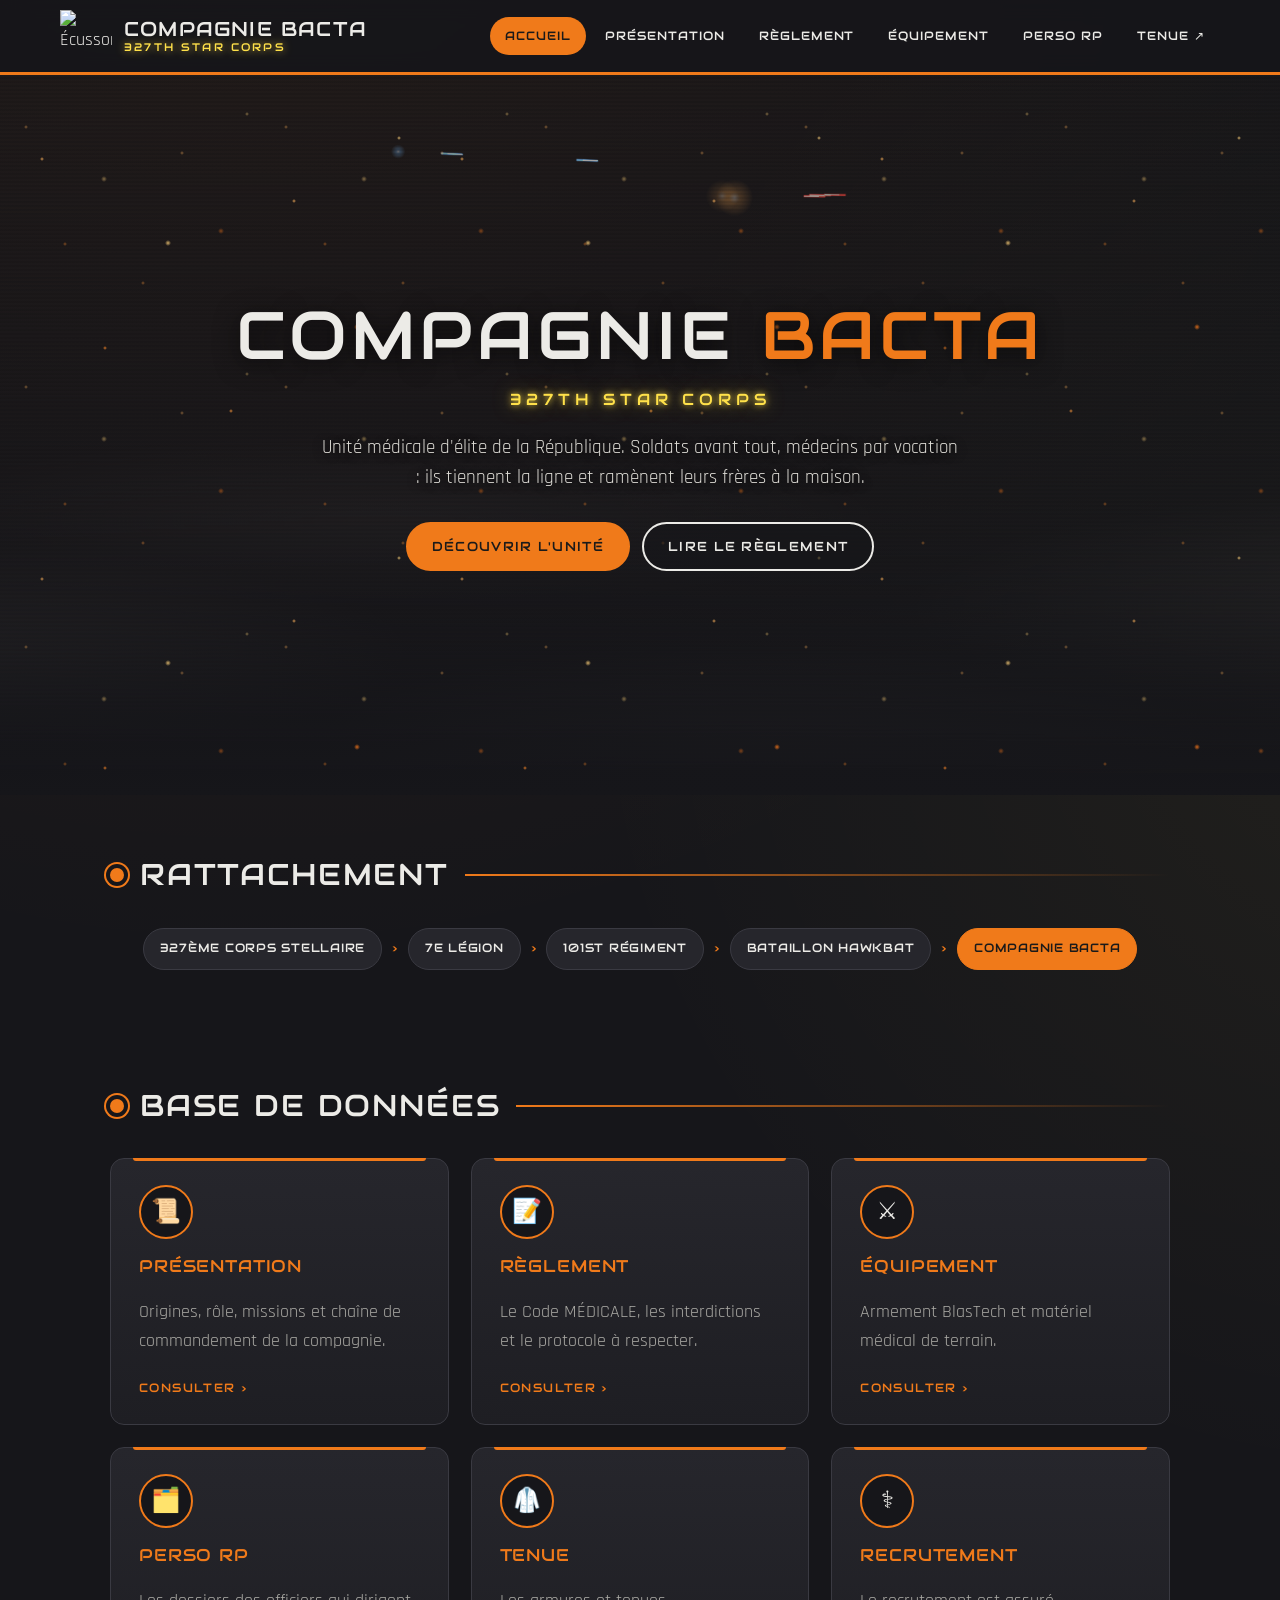
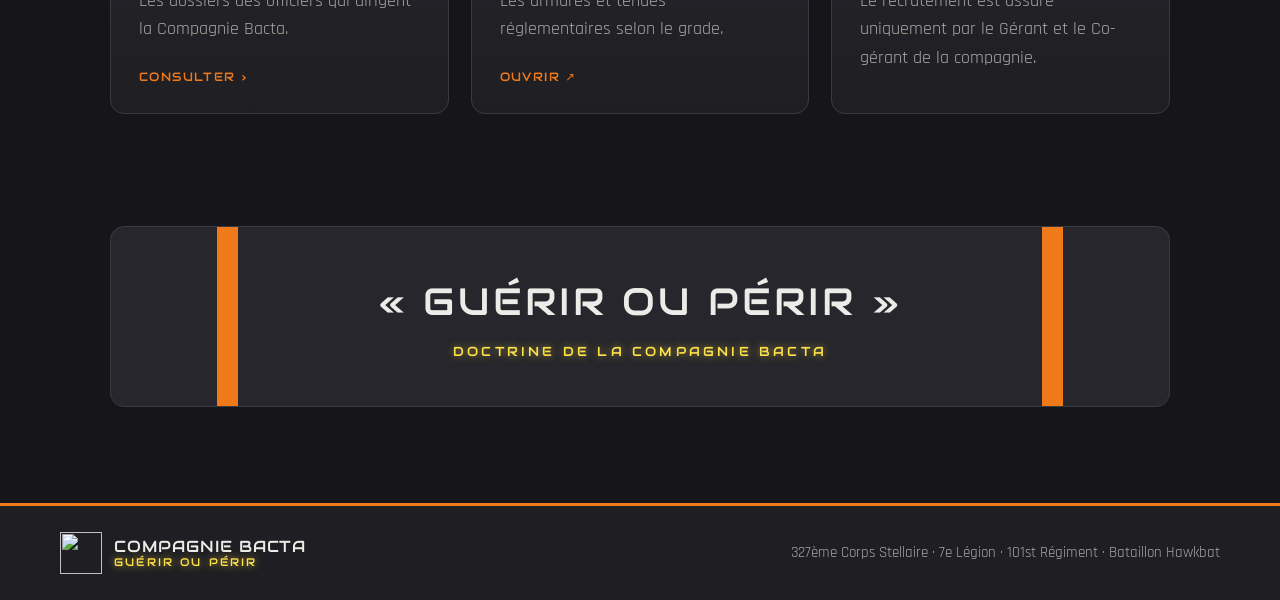
==== index.html @ cf079145 "Add files via upload" ====
<!doctype html>
<html lang="fr">
<head>
  <meta charset="utf-8">
  <meta name="viewport" content="width=device-width, initial-scale=1">
  <title>Compagnie Bacta</title>
  <meta name="description" content="Compagnie Bacta - unité médicale d'élite du 327ème Corps Stellaire.">
  <meta name="theme-color" content="#16161a">
  <link rel="icon" type="image/png" href="https://i.imgur.com/Xef8rkx.png">
  <link rel="preconnect" href="https://fonts.googleapis.com">
  <link rel="preconnect" href="https://fonts.gstatic.com" crossorigin>
  <link href="https://fonts.googleapis.com/css2?family=Audiowide&family=Rajdhani:wght@500;600;700&display=swap" rel="stylesheet">
  <link rel="stylesheet" href="style.css">
</head>
<body>
  <header class="site-header">
    <div class="inner">
      <a class="brand" href="index.html">
        <img src="https://i.imgur.com/Xef8rkx.png" alt="Écusson de la Compagnie Bacta">
        <span class="brand-text"><strong>Compagnie Bacta</strong><small>327TH STAR CORPS</small></span>
      </a>
      <button class="nav-toggle" aria-label="Ouvrir le menu" aria-expanded="false" aria-controls="menu"><span></span></button>
      <ul class="nav" id="menu">
        <li><a href="index.html" aria-current="page">Accueil</a></li>
        <li><a href="presentation.html">Présentation</a></li>
        <li><a href="reglement.html">Règlement</a></li>
        <li><a href="equipement.html">Équipement</a></li>
        <li><a href="persorp.html">Perso RP</a></li>
        <li><a href="https://lucasmasure.github.io/site327th/tenues.html" target="_blank" rel="noopener">Tenue ↗</a></li>
      </ul>
    </div>
  </header>

  <main>
    <section class="hero hero-anim">
      <div class="hero-bg" style="background-image:url('https://i.imgur.com/VZz8nz1.png')"><canvas class="battle" aria-hidden="true"></canvas></div>
      <div class="hero-fx smoke" aria-hidden="true"></div>
      <div class="hero-fx embers" aria-hidden="true"></div>
      <div class="hero-fx embers far" aria-hidden="true"></div>
      <div class="hero-fx flash" aria-hidden="true"></div>
      <div class="hero-content">
        <h1>Compagnie <span class="accent">Bacta</span></h1>
        <span class="neon">327TH STAR CORPS</span>
        <p class="lead">Unité médicale d'élite de la République. Soldats avant tout, médecins par vocation : ils tiennent la ligne et ramènent leurs frères à la maison.</p>
        <div class="btn-row">
          <a class="btn" href="presentation.html">Découvrir l'unité</a>
          <a class="btn ghost" href="reglement.html">Lire le règlement</a>
        </div>
      </div>
    </section>

    <section class="section">
      <div class="container">
        <h2 class="section-title reveal">Rattachement</h2>
        <ul class="chain reveal">
          <li>327ème Corps Stellaire</li><li class="sep">›</li>
          <li>7e Légion</li><li class="sep">›</li>
          <li>101st Régiment</li><li class="sep">›</li>
          <li>Bataillon Hawkbat</li><li class="sep">›</li>
          <li class="current">Compagnie Bacta</li>
        </ul>
      </div>
    </section>

    <section class="section">
      <div class="container">
        <h2 class="section-title reveal">Base de données</h2>
        <div class="grid grid-3">
          <a class="panel card-link reveal" href="presentation.html">
            <span class="icon">📜</span>
            <h3>Présentation</h3>
            <p>Origines, rôle, missions et chaîne de commandement de la compagnie.</p>
            <span class="more">Consulter ›</span>
          </a>
          <a class="panel card-link reveal" href="reglement.html">
            <span class="icon">📝</span>
            <h3>Règlement</h3>
            <p>Le Code MÉDICALE, les interdictions et le protocole à respecter.</p>
            <span class="more">Consulter ›</span>
          </a>
          <a class="panel card-link reveal" href="equipement.html">
            <span class="icon">⚔️</span>
            <h3>Équipement</h3>
            <p>Armement BlasTech et matériel médical de terrain.</p>
            <span class="more">Consulter ›</span>
          </a>
          <a class="panel card-link reveal" href="persorp.html">
            <span class="icon">🗂️</span>
            <h3>Perso RP</h3>
            <p>Les dossiers des officiers qui dirigent la Compagnie Bacta.</p>
            <span class="more">Consulter ›</span>
          </a>
          <a class="panel card-link reveal" href="https://lucasmasure.github.io/site327th/tenues.html" target="_blank" rel="noopener">
            <span class="icon">🥼</span>
            <h3>Tenue</h3>
            <p>Les armures et tenues réglementaires selon le grade.</p>
            <span class="more">Ouvrir ↗</span>
          </a>
          <div class="panel card-link reveal">
            <span class="icon">⚕️</span>
            <h3>Recrutement</h3>
            <p>Le recrutement est assuré uniquement par le Gérant et le Co-gérant de la compagnie.</p>
          </div>
        </div>
      </div>
    </section>

    <section class="section">
      <div class="container">
        <div class="motto reveal">
          <q>Guérir ou périr</q>
          <p>DOCTRINE DE LA COMPAGNIE BACTA</p>
        </div>
      </div>
    </section>
  </main>

  <footer class="site-footer">
    <div class="inner">
      <a class="brand" href="index.html">
        <img src="https://i.imgur.com/Xef8rkx.png" alt="">
        <span class="brand-text"><strong>Compagnie Bacta</strong><small>GUÉRIR OU PÉRIR</small></span>
      </a>
      <span>327ème Corps Stellaire · 7e Légion · 101st Régiment · Bataillon Hawkbat</span>
    </div>
  </footer>

  <script src="script.js"></script>
</body>
</html>
---- style.css ----
/* ==========================================================
   Compagnie Bacta - 327th Star Corps
   Palette tirée de l'écusson : anthracite, orange, jaune néon
   ========================================================== */

:root {
  --bg: #16161a;
  --bg-2: #1e1e23;
  --panel: #26262c;
  --panel-2: #2e2e35;
  --line: #3a3a42;
  --orange: #f07a1a;
  --neon: #ffe14a;
  --text: #ecebe7;
  --muted: #a9a8a3;
  --danger: #ff5a4a;
  --radius: 14px;
  --font-title: "Audiowide", system-ui, sans-serif;
  --font-body: "Rajdhani", system-ui, sans-serif;
}

* { box-sizing: border-box; }
html { scroll-behavior: smooth; }

body {
  margin: 0;
  background:
    radial-gradient(circle at 20% -10%, rgba(240, 122, 26, .10), transparent 45%),
    radial-gradient(circle at 110% 30%, rgba(255, 225, 74, .05), transparent 40%),
    var(--bg);
  color: var(--text);
  font-family: var(--font-body);
  font-size: 1.12rem;
  line-height: 1.6;
  min-height: 100vh;
  display: flex;
  flex-direction: column;
}

img { max-width: 100%; display: block; }
a { color: var(--orange); }

/* ---------- Header / navigation ---------- */

.site-header {
  position: sticky;
  top: 0;
  z-index: 50;
  background: rgba(22, 22, 26, .9);
  backdrop-filter: blur(10px);
  border-bottom: 3px solid var(--orange);
}

.site-header .inner {
  max-width: 1200px;
  margin: 0 auto;
  padding: 10px 20px;
  display: flex;
  align-items: center;
  justify-content: space-between;
  gap: 16px;
}

.brand {
  display: flex;
  align-items: center;
  gap: 12px;
  text-decoration: none;
  color: var(--text);
}

.brand img { width: 52px; height: 52px; transition: transform .5s ease; }
.brand:hover img { transform: rotate(-12deg) scale(1.05); }

.brand-text { display: flex; flex-direction: column; line-height: 1.15; }

.brand-text strong {
  font-family: var(--font-title);
  font-weight: 400;
  font-size: 1.25rem;
  letter-spacing: .06em;
  text-transform: uppercase;
}

.brand-text small {
  font-family: var(--font-title);
  font-size: .68rem;
  letter-spacing: .2em;
  color: var(--neon);
  text-shadow: 0 0 8px rgba(255, 225, 74, .7);
}

.nav { display: flex; gap: 4px; list-style: none; margin: 0; padding: 0; }

.nav a {
  display: block;
  padding: 8px 14px;
  font-family: var(--font-title);
  font-size: .76rem;
  letter-spacing: .08em;
  text-transform: uppercase;
  color: var(--text);
  text-decoration: none;
  border-radius: 999px;
  border: 1px solid transparent;
  transition: background .2s, border-color .2s, color .2s;
}

.nav a:hover { border-color: var(--orange); color: var(--orange); }
.nav a[aria-current="page"] { background: var(--orange); color: #1a1a1a; }

.nav-toggle {
  display: none;
  background: none;
  border: 2px solid var(--orange);
  border-radius: 10px;
  width: 46px;
  height: 42px;
  cursor: pointer;
  padding: 0;
}

.nav-toggle span,
.nav-toggle span::before,
.nav-toggle span::after {
  display: block;
  width: 22px;
  height: 2px;
  background: var(--orange);
  margin: 0 auto;
  position: relative;
  transition: transform .25s, background .25s;
}

.nav-toggle span::before,
.nav-toggle span::after { content: ""; position: absolute; left: 0; }
.nav-toggle span::before { top: -7px; }
.nav-toggle span::after { top: 7px; }

/* ---------- Hero ---------- */

.hero {
  position: relative;
  min-height: 80vh;
  display: grid;
  place-items: center;
  text-align: center;
  overflow: hidden;
  isolation: isolate;
}

.hero.small { min-height: 44vh; }

.hero-bg {
  position: absolute;
  inset: 0;
  background-size: cover;
  background-position: center 30%;
  z-index: -2;
  animation: slowzoom 24s ease-in-out infinite alternate;
}

.hero::after {
  content: "";
  position: absolute;
  inset: 0;
  z-index: -1;
  background:
    linear-gradient(180deg, rgba(22, 22, 26, .35) 0%, rgba(22, 22, 26, .6) 60%, var(--bg) 100%),
    repeating-linear-gradient(0deg, rgba(0, 0, 0, .12) 0 2px, transparent 2px 4px);
}

@keyframes slowzoom { from { transform: scale(1.02); } to { transform: scale(1.12); } }

.hero-content { padding: 40px 20px; max-width: 900px; }



.hero h1 {
  font-family: var(--font-title);
  font-weight: 400;
  font-size: clamp(2rem, 6vw, 4.2rem);
  letter-spacing: .06em;
  text-transform: uppercase;
  margin: 0;
  line-height: 1.1;
  text-shadow: 0 4px 24px rgba(0, 0, 0, .7);
}

.hero h1 .accent { color: var(--orange); }

.neon {
  display: inline-block;
  margin-top: 14px;
  font-family: var(--font-title);
  letter-spacing: .3em;
  font-size: clamp(.8rem, 1.8vw, 1rem);
  color: var(--neon);
  text-shadow: 0 0 6px rgba(255, 225, 74, .9), 0 0 18px rgba(255, 225, 74, .5);
}

.hero .lead {
  margin: 18px auto 0;
  max-width: 640px;
  font-size: 1.2rem;
  color: #dddbd5;
  text-shadow: 0 2px 10px rgba(0, 0, 0, .8);
}

.btn-row { margin-top: 28px; display: flex; gap: 12px; justify-content: center; flex-wrap: wrap; }

.btn {
  display: inline-flex;
  align-items: center;
  gap: 8px;
  padding: 12px 24px;
  font-family: var(--font-title);
  font-size: .82rem;
  letter-spacing: .1em;
  text-transform: uppercase;
  text-decoration: none;
  color: #1a1a1a;
  background: var(--orange);
  border: 2px solid var(--orange);
  border-radius: 999px;
  transition: transform .15s, box-shadow .2s, color .2s, border-color .2s;
}

.btn:hover { transform: translateY(-2px); box-shadow: 0 8px 24px rgba(240, 122, 26, .35); }
.btn.ghost { background: rgba(22, 22, 26, .6); color: var(--text); border-color: var(--text); }
.btn.ghost:hover { border-color: var(--orange); color: var(--orange); box-shadow: none; }

/* ---------- Accueil : arrière-plan animé ---------- */

.hero-content { position: relative; z-index: 1; }

.hero-anim .hero-bg {
  background-position: center 35%;
  animation: kenburns 32s ease-in-out infinite alternate;
}

@keyframes kenburns {
  0%   { transform: scale(1.05) translate(0, 0); }
  50%  { transform: scale(1.14) translate(-1.5%, -1%); }
  100% { transform: scale(1.1) translate(1.5%, -2%); }
}

.hero-fx {
  position: absolute;
  inset: 0;
  pointer-events: none;
}

/* Fumée qui dérive entre les ruines */
.hero-anim .smoke {
  z-index: -1;
  inset: -10% -50%;
  background:
    radial-gradient(ellipse 30% 18% at 20% 75%, rgba(200, 190, 175, .22), transparent 70%),
    radial-gradient(ellipse 25% 15% at 55% 85%, rgba(180, 170, 160, .18), transparent 70%),
    radial-gradient(ellipse 35% 20% at 85% 70%, rgba(210, 200, 185, .2), transparent 70%),
    radial-gradient(ellipse 28% 14% at 40% 60%, rgba(160, 150, 140, .12), transparent 70%);
  filter: blur(6px);
  animation: drift 40s linear infinite alternate;
}

@keyframes drift {
  from { transform: translateX(-12%); }
  to   { transform: translateX(12%); }
}

/* Braises qui s'élèvent */
.hero-anim .embers {
  z-index: 0;
  inset: 0;
  background-image:
    radial-gradient(2px 2px at 10% 20%, #ffb35c, transparent),
    radial-gradient(2px 2px at 25% 65%, #ff8a2a, transparent),
    radial-gradient(3px 3px at 40% 40%, #ffd27a, transparent),
    radial-gradient(2px 2px at 55% 80%, #ff9a3c, transparent),
    radial-gradient(2px 2px at 70% 30%, #ffb35c, transparent),
    radial-gradient(3px 3px at 85% 60%, #ff7a1a, transparent),
    radial-gradient(2px 2px at 95% 15%, #ffd27a, transparent);
  background-size: 420px 420px;
  opacity: .8;
  animation: rise 14s linear infinite, flicker 3s ease-in-out infinite alternate;
}

.hero-anim .embers.far {
  background-size: 260px 260px;
  opacity: .45;
  filter: blur(.6px);
  animation: rise-far 22s linear infinite, flicker 4s ease-in-out infinite alternate-reverse;
}

@keyframes rise {
  from { background-position: 0 0; }
  to   { background-position: 120px -840px; }
}

@keyframes rise-far {
  from { background-position: 0 0; }
  to   { background-position: -80px -520px; }
}

@keyframes flicker {
  from { filter: brightness(.8); }
  to   { filter: brightness(1.4); }
}

/* Éclairs lointains dans le ciel orageux */
.hero-anim .flash {
  z-index: -1;
  background: radial-gradient(ellipse 60% 35% at 50% 0%, rgba(255, 240, 220, .55), transparent 70%);
  mix-blend-mode: screen;
  opacity: 0;
  animation: lightning 11s linear infinite;
}

@keyframes lightning {
  0%, 86%, 100% { opacity: 0; }
  87%  { opacity: .9; }
  88%  { opacity: .1; }
  89%  { opacity: .7; }
  91%  { opacity: 0; }
}

/* ---------- Layout ---------- */

main { flex: 1; }
.container { max-width: 1100px; margin: 0 auto; padding: 0 20px; }
.section { padding: 56px 0; }

.section-title {
  display: flex;
  align-items: center;
  gap: 16px;
  font-family: var(--font-title);
  font-weight: 400;
  font-size: clamp(1.25rem, 3vw, 1.9rem);
  letter-spacing: .06em;
  text-transform: uppercase;
  margin: 0 0 28px;
}

.section-title::before {
  content: "";
  flex: none;
  width: 14px;
  height: 14px;
  border-radius: 50%;
  background: var(--orange);
  box-shadow: 0 0 0 4px var(--bg), 0 0 0 6px var(--orange);
}

.section-title::after {
  content: "";
  flex: 1;
  height: 2px;
  background: linear-gradient(90deg, var(--orange), transparent);
}

/* Panneau inspiré des bandeaux de l'écusson */
.panel {
  position: relative;
  background: linear-gradient(180deg, var(--panel), var(--bg-2));
  border: 1px solid var(--line);
  border-radius: var(--radius);
  padding: 26px 28px;
}

.panel::before {
  content: "";
  position: absolute;
  left: 22px;
  right: 22px;
  top: -1px;
  height: 3px;
  border-radius: 0 0 4px 4px;
  background: var(--orange);
}

.panel h3 {
  font-family: var(--font-title);
  font-weight: 400;
  letter-spacing: .05em;
  text-transform: uppercase;
  font-size: 1.05rem;
  margin: 0 0 12px;
  color: var(--orange);
}

.panel p { margin: 0 0 10px; }
.panel p:last-child { margin-bottom: 0; }

.grid { display: grid; gap: 22px; }
.grid-2 { grid-template-columns: repeat(auto-fit, minmax(min(100%, 300px), 1fr)); }
.grid-3 { grid-template-columns: repeat(auto-fit, minmax(min(100%, 260px), 1fr)); }
.stack > * + * { margin-top: 22px; }
.stack > .chain { margin: 40px 0; }

/* ---------- Chaîne d'unités ---------- */

.chain {
  display: flex;
  flex-wrap: wrap;
  align-items: center;
  justify-content: center;
  gap: 10px;
  list-style: none;
  margin: 0;
  padding: 0;
}

.chain li {
  font-family: var(--font-title);
  font-size: .78rem;
  letter-spacing: .06em;
  text-transform: uppercase;
  padding: 10px 16px;
  border: 1px solid var(--line);
  border-radius: 999px;
  background: var(--panel);
}

.chain li.current { background: var(--orange); color: #1a1a1a; border-color: var(--orange); }
.chain li.sep { border: none; background: none; padding: 0; color: var(--orange); }

/* ---------- Cartes de navigation ---------- */

.card-link {
  display: flex;
  flex-direction: column;
  gap: 6px;
  text-decoration: none;
  color: var(--text);
  transition: transform .2s, border-color .2s;
}

.card-link:hover { transform: translateY(-4px); border-color: var(--orange); }

.card-link .icon {
  width: 54px;
  height: 54px;
  display: grid;
  place-items: center;
  font-size: 1.5rem;
  border-radius: 50%;
  background: var(--bg);
  border: 2px solid var(--orange);
  margin-bottom: 8px;
}

.card-link p { color: var(--muted); }

.card-link .more {
  margin-top: auto;
  padding-top: 8px;
  font-family: var(--font-title);
  font-size: .72rem;
  letter-spacing: .12em;
  text-transform: uppercase;
  color: var(--orange);
}

/* ---------- Devise ---------- */

.motto {
  text-align: center;
  padding: 44px 24px;
  border-radius: var(--radius);
  background:
    linear-gradient(90deg, transparent 0 10%, var(--orange) 10% 12%, transparent 12% 88%, var(--orange) 88% 90%, transparent 90%),
    var(--panel);
  border: 1px solid var(--line);
}

.motto q {
  font-family: var(--font-title);
  font-size: clamp(1.4rem, 4vw, 2.4rem);
  letter-spacing: .08em;
  text-transform: uppercase;
  quotes: "\00AB\00A0" "\00A0\00BB";
}

.motto p {
  margin: 10px 0 0;
  color: var(--neon);
  font-family: var(--font-title);
  letter-spacing: .25em;
  font-size: .8rem;
  text-shadow: 0 0 8px rgba(255, 225, 74, .6);
}

/* ---------- Listes ---------- */

.list { list-style: none; padding: 0; margin: 0; }

.list li {
  position: relative;
  padding: 10px 0 10px 30px;
  border-bottom: 1px dashed var(--line);
}

.list li:last-child { border-bottom: none; }

.list li::before {
  content: "";
  position: absolute;
  left: 4px;
  top: 19px;
  width: 10px;
  height: 10px;
  border-radius: 2px;
  transform: rotate(45deg);
  background: var(--orange);
}

.list.danger li::before { background: var(--danger); }
.list strong { color: #fff; }

/* ---------- Code MÉDICALE ---------- */

.acronym {
  display: grid;
  grid-template-columns: repeat(auto-fit, minmax(min(100%, 180px), 1fr));
  gap: 16px;
}

.acronym div {
  background: var(--panel);
  border: 1px solid var(--line);
  border-radius: var(--radius);
  padding: 22px 18px;
  text-align: center;
}

.acronym b {
  display: grid;
  place-items: center;
  width: 58px;
  height: 58px;
  margin: 0 auto 12px;
  border-radius: 50%;
  font-family: var(--font-title);
  font-size: 1.6rem;
  font-weight: 400;
  color: #1a1a1a;
  background: var(--orange);
  box-shadow: 0 0 0 4px var(--panel), 0 0 0 6px var(--orange);
}

.acronym h4 {
  font-family: var(--font-title);
  font-weight: 400;
  margin: 0 0 6px;
  letter-spacing: .05em;
  text-transform: uppercase;
}

.acronym p { margin: 0; color: var(--muted); font-size: 1rem; }

/* ---------- Alertes ---------- */

.alert {
  display: flex;
  gap: 14px;
  align-items: flex-start;
  padding: 16px 20px;
  border-radius: var(--radius);
  background: rgba(255, 90, 74, .08);
  border: 1px solid rgba(255, 90, 74, .45);
}

.alert.code-vert { background: rgba(80, 220, 120, .07); border-color: rgba(80, 220, 120, .45); }

.alert .tag {
  flex: none;
  margin-top: 3px;
  font-family: var(--font-title);
  font-size: .68rem;
  letter-spacing: .1em;
  padding: 4px 10px;
  border-radius: 999px;
  background: var(--danger);
  color: #1a1a1a;
}

.alert.code-vert .tag { background: #50dc78; }

/* ---------- Personnages ---------- */

.dossier {
  display: grid;
  grid-template-columns: 280px 1fr;
  gap: 32px;
  align-items: start;
}

.portrait {
  position: relative;
  padding: 6px;
  border-radius: var(--radius);
  background: linear-gradient(160deg, var(--orange), var(--panel-2) 40%, var(--panel-2) 60%, var(--orange));
}

.portrait img {
  width: 100%;
  height: auto;
  aspect-ratio: 1120 / 1760;
  object-fit: cover;
  border-radius: calc(var(--radius) - 6px);
  background: var(--bg);
}
.matricule {
  display: inline-block;
  font-family: var(--font-title);
  font-size: .78rem;
  letter-spacing: .18em;
  color: var(--neon);
  text-shadow: 0 0 8px rgba(255, 225, 74, .6);
}

.dossier h2 {
  font-family: var(--font-title);
  font-weight: 400;
  font-size: clamp(1.8rem, 4vw, 2.6rem);
  letter-spacing: .06em;
  text-transform: uppercase;
  margin: 2px 0 8px;
}

.role {
  display: inline-block;
  padding: 4px 14px;
  border-radius: 999px;
  background: var(--orange);
  color: #1a1a1a;
  font-weight: 700;
}

.dossier h3 {
  font-family: var(--font-title);
  font-weight: 400;
  font-size: .88rem;
  letter-spacing: .12em;
  text-transform: uppercase;
  color: var(--orange);
  margin: 22px 0 6px;
}

.dossier p { margin: 0; }

/* ---------- Équipement ---------- */

.filters { display: flex; flex-wrap: wrap; gap: 8px; margin-bottom: 26px; }

.filters button {
  font-family: var(--font-title);
  font-size: .74rem;
  letter-spacing: .08em;
  text-transform: uppercase;
  padding: 8px 16px;
  border-radius: 999px;
  border: 1px solid var(--line);
  background: var(--panel);
  color: var(--text);
  cursor: pointer;
}

.filters button:hover { border-color: var(--orange); }
.filters button[aria-pressed="true"] { background: var(--orange); border-color: var(--orange); color: #1a1a1a; }

.gear { display: flex; flex-direction: column; padding: 0; overflow: hidden; }
.gear[hidden] { display: none; }

.gear figure {
  margin: 0;
  aspect-ratio: 4 / 3;
  padding: 18px;
  /* Fond clair : les images ont un fond transparent et certaines armes sont noires */
  background: radial-gradient(ellipse at 50% 45%, #f3eee6 0%, #d6cfc3 55%, #a59d92 100%);
  border-bottom: 3px solid var(--orange);
  overflow: hidden;
}

.gear figure img {
  width: 100%;
  height: 100%;
  object-fit: contain;
  filter: drop-shadow(0 8px 10px rgba(0, 0, 0, .35));
  transition: transform .4s;
}

.gear:hover figure img { transform: scale(1.06); }
/* Image avec beaucoup de marge transparente autour de l'arme */
.gear figure img.tight { scale: 1.6; }
.gear .body { padding: 20px 22px 24px; }

.gear .cat {
  font-family: var(--font-title);
  font-size: .66rem;
  letter-spacing: .16em;
  text-transform: uppercase;
  color: var(--muted);
}

.gear h3 { margin-top: 4px; }

.warn {
  display: inline-block;
  margin-top: 12px;
  padding: 4px 12px;
  border-radius: 8px;
  font-size: .95rem;
  font-weight: 700;
  color: var(--danger);
  background: rgba(255, 90, 74, .1);
  border: 1px solid rgba(255, 90, 74, .4);
}

.note { margin-top: 22px; color: var(--muted); font-style: italic; }

/* ---------- Footer ---------- */

.site-footer { margin-top: 40px; border-top: 3px solid var(--orange); background: var(--bg-2); }

.site-footer .inner {
  max-width: 1200px;
  margin: 0 auto;
  padding: 26px 20px;
  display: flex;
  align-items: center;
  justify-content: space-between;
  gap: 16px;
  flex-wrap: wrap;
  color: var(--muted);
  font-size: .95rem;
}

.site-footer .brand img { width: 42px; height: 42px; }
.site-footer .brand-text strong { font-size: 1rem; }

/* ---------- Apparition au défilement ---------- */

.js .reveal { opacity: 0; transform: translateY(18px); transition: opacity .6s ease, transform .6s ease; }
.js .reveal.visible { opacity: 1; transform: none; }

@media (prefers-reduced-motion: reduce) {
  *, *::before, *::after { animation: none !important; transition: none !important; }
  .js .reveal { opacity: 1; transform: none; }
}

/* ---------- Responsive ---------- */

@media (max-width: 900px) {
  .nav-toggle { display: block; }

  .nav {
    position: absolute;
    top: 100%;
    left: 0;
    right: 0;
    flex-direction: column;
    gap: 2px;
    padding: 10px 16px 16px;
    background: var(--bg);
    border-bottom: 3px solid var(--orange);
    display: none;
  }

  .nav.open { display: flex; }
  .nav a { padding: 14px 12px; border-radius: 10px; font-size: .85rem; }

  .nav-toggle[aria-expanded="true"] span { background: transparent; }
  .nav-toggle[aria-expanded="true"] span::before { transform: translateY(7px) rotate(45deg); }
  .nav-toggle[aria-expanded="true"] span::after { transform: translateY(-7px) rotate(-45deg); }
}

@media (max-width: 680px) {
  body { font-size: 1.05rem; }
  .section { padding: 40px 0; }
  .container { padding: 0 16px; }
  .site-header .inner { padding: 8px 16px; }
  .panel { padding: 22px 18px; }
  .dossier { grid-template-columns: 1fr; gap: 20px; }
  .portrait { width: min(100%, 300px); margin: 0 auto; }
  .dossier .head { text-align: center; }
  .brand-text small { display: none; }
  .motto { background: var(--panel); }
  .site-footer .inner { justify-content: center; text-align: center; }
}
/* Échanges de tirs de blasters dans les bâtiments du fond (dessinés par script.js) */
.hero-bg .battle,
.hero-bg .skyline,
.hero-bg .squad {
  position: absolute;
  inset: 0;
  width: 100%;
  height: 100%;
}

/* Pages intérieures : ciel d'orage, la ville en ruine est dessinée par script.js */
.hero-bg.scene {
  background:
    radial-gradient(ellipse 80% 35% at 50% 72%, rgba(255, 130, 40, .45), transparent 70%),
    radial-gradient(ellipse 40% 22% at 20% 18%, rgba(190, 175, 160, .35), transparent 70%),
    radial-gradient(ellipse 45% 25% at 78% 12%, rgba(180, 165, 150, .32), transparent 70%),
    radial-gradient(ellipse 35% 18% at 55% 35%, rgba(160, 145, 130, .28), transparent 70%),
    linear-gradient(180deg, #3e3834 0%, #5c4b3d 50%, #7a4b28 72%, #16161a 100%);
}

/* Voile plus léger sur les bannières des pages intérieures pour laisser voir la ville */
.hero.small.hero-anim::after {
  background:
    linear-gradient(180deg, rgba(22, 22, 26, .15) 0%, rgba(22, 22, 26, .35) 60%, var(--bg) 100%),
    repeating-linear-gradient(0deg, rgba(0, 0, 0, .12) 0 2px, transparent 2px 4px);
}
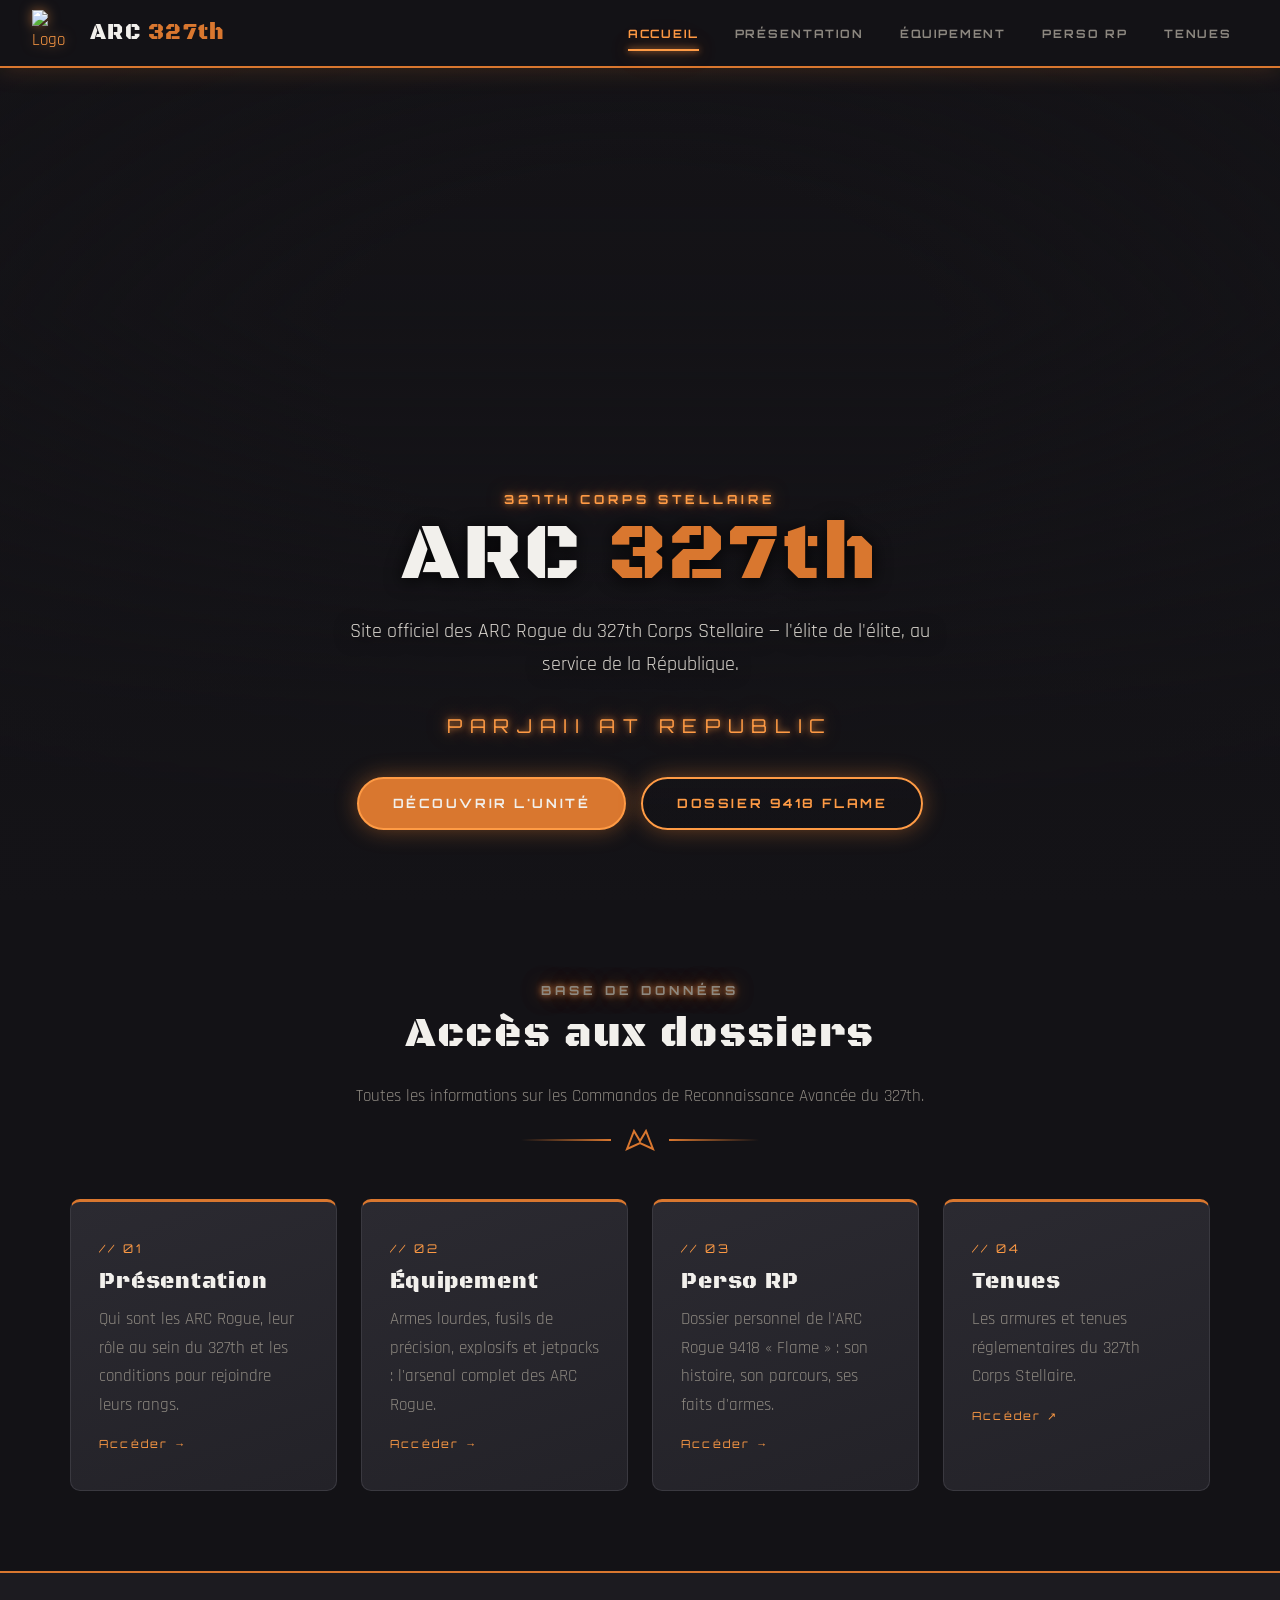
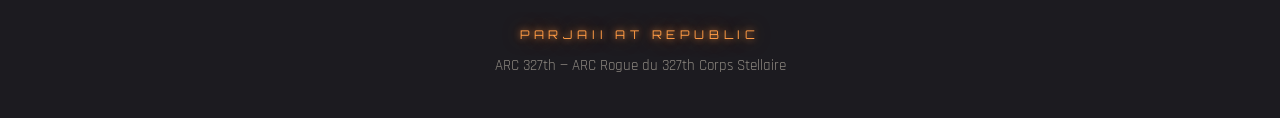
==== commit 49bb9b4c: "Add files via upload" ====
--- a/index.html
+++ b/index.html
@@ -1,130 +1,91 @@
-<!doctype html>
+<!DOCTYPE html>
 <html lang="fr">
 <head>
-  <meta charset="utf-8">
-  <meta name="viewport" content="width=device-width, initial-scale=1">
-  <title>Compagnie Bacta</title>
-  <meta name="description" content="Compagnie Bacta - unité médicale d'élite du 327ème Corps Stellaire.">
-  <meta name="theme-color" content="#16161a">
-  <link rel="icon" type="image/png" href="https://i.imgur.com/Xef8rkx.png">
+  <meta charset="UTF-8">
+  <meta name="viewport" content="width=device-width, initial-scale=1.0">
+  <meta name="referrer" content="no-referrer">
+  <title>ARC 327th — Accueil</title>
+  <meta name="description" content="Site officiel des ARC Rogue du 327th Corps Stellaire.">
+  <link rel="icon" href="https://i.imgur.com/6qHUprK.png">
   <link rel="preconnect" href="https://fonts.googleapis.com">
   <link rel="preconnect" href="https://fonts.gstatic.com" crossorigin>
-  <link href="https://fonts.googleapis.com/css2?family=Audiowide&family=Rajdhani:wght@500;600;700&display=swap" rel="stylesheet">
-  <link rel="stylesheet" href="style.css">
+  <link href="https://fonts.googleapis.com/css2?family=Black+Ops+One&family=Orbitron:wght@400;700;900&family=Rajdhani:wght@400;500;600;700&display=swap" rel="stylesheet">
+  <link rel="stylesheet" href="css/style.css">
 </head>
-<body>
-  <header class="site-header">
-    <div class="inner">
-      <a class="brand" href="index.html">
-        <img src="https://i.imgur.com/Xef8rkx.png" alt="Écusson de la Compagnie Bacta">
-        <span class="brand-text"><strong>Compagnie Bacta</strong><small>327TH STAR CORPS</small></span>
-      </a>
-      <button class="nav-toggle" aria-label="Ouvrir le menu" aria-expanded="false" aria-controls="menu"><span></span></button>
-      <ul class="nav" id="menu">
-        <li><a href="index.html" aria-current="page">Accueil</a></li>
-        <li><a href="presentation.html">Présentation</a></li>
-        <li><a href="reglement.html">Règlement</a></li>
-        <li><a href="equipement.html">Équipement</a></li>
-        <li><a href="persorp.html">Perso RP</a></li>
-        <li><a href="https://lucasmasure.github.io/site327th/tenues.html" target="_blank" rel="noopener">Tenue ↗</a></li>
-      </ul>
-    </div>
-  </header>
+<body class="home">
+  <div class="home-bg" aria-hidden="true">
+    <div class="home-bg-img"><canvas id="scene"></canvas></div>
+    <canvas id="fx"></canvas>
+  </div>
+  <nav class="nav">
+    <a class="nav-brand" href="index.html"><img src="https://i.imgur.com/6qHUprK.png" alt="Logo ARC Rogue"><span>ARC <b>327th</b></span></a>
+    <button class="nav-toggle" aria-label="Menu">&#9776;</button>
+    <ul class="nav-links">
+      <li><a href="index.html" class="active">Accueil</a></li>
+      <li><a href="presentation.html">Présentation</a></li>
+      <li><a href="equipement.html">Équipement</a></li>
+      <li><a href="flame.html">Perso RP</a></li>
+      <li><a href="https://lucasmasure.github.io/site-327th/tenues.html" target="_blank" rel="noopener">Tenues</a></li>
+    </ul>
+  </nav>
 
   <main>
-    <section class="hero hero-anim">
-      <div class="hero-bg" style="background-image:url('https://i.imgur.com/VZz8nz1.png')"><canvas class="battle" aria-hidden="true"></canvas></div>
-      <div class="hero-fx smoke" aria-hidden="true"></div>
-      <div class="hero-fx embers" aria-hidden="true"></div>
-      <div class="hero-fx embers far" aria-hidden="true"></div>
-      <div class="hero-fx flash" aria-hidden="true"></div>
-      <div class="hero-content">
-        <h1>Compagnie <span class="accent">Bacta</span></h1>
-        <span class="neon">327TH STAR CORPS</span>
-        <p class="lead">Unité médicale d'élite de la République. Soldats avant tout, médecins par vocation : ils tiennent la ligne et ramènent leurs frères à la maison.</p>
-        <div class="btn-row">
-          <a class="btn" href="presentation.html">Découvrir l'unité</a>
-          <a class="btn ghost" href="reglement.html">Lire le règlement</a>
-        </div>
+    <section class="hero">
+      <div class="container">
+        <p class="eyebrow">327th Corps Stellaire</p>
+        <h1>ARC <b>327th</b></h1>
+        <p class="lead">Site officiel des ARC Rogue du 327th Corps Stellaire — l'élite de l'élite, au service de la République.</p>
+        <p class="motto">PARJAII AT REPUBLIC</p>
+        <a class="btn" href="presentation.html">Découvrir l'unité</a>
+        <a class="btn ghost" href="flame.html">Dossier 9418 Flame</a>
       </div>
     </section>
 
-    <section class="section">
+    <section>
       <div class="container">
-        <h2 class="section-title reveal">Rattachement</h2>
-        <ul class="chain reveal">
-          <li>327ème Corps Stellaire</li><li class="sep">›</li>
-          <li>7e Légion</li><li class="sep">›</li>
-          <li>101st Régiment</li><li class="sep">›</li>
-          <li>Bataillon Hawkbat</li><li class="sep">›</li>
-          <li class="current">Compagnie Bacta</li>
-        </ul>
-      </div>
-    </section>
-
-    <section class="section">
-      <div class="container">
-        <h2 class="section-title reveal">Base de données</h2>
+        <div class="section-head reveal">
+          <p class="eyebrow">Base de données</p>
+          <h2>Accès aux dossiers</h2>
+          <p>Toutes les informations sur les Commandos de Reconnaissance Avancée du 327th.</p>
+          <div class="divider"><svg viewBox="0 0 30 22"><path d="M2 20 L9 2 L15 12 L21 2 L28 20 L15 14 Z"/></svg></div>
+        </div>
         <div class="grid grid-3">
-          <a class="panel card-link reveal" href="presentation.html">
-            <span class="icon">📜</span>
+          <a class="card reveal" href="presentation.html">
+            <span class="num">// 01</span>
             <h3>Présentation</h3>
-            <p>Origines, rôle, missions et chaîne de commandement de la compagnie.</p>
-            <span class="more">Consulter ›</span>
+            <p>Qui sont les ARC Rogue, leur rôle au sein du 327th et les conditions pour rejoindre leurs rangs.</p>
+            <span class="go">Accéder &rarr;</span>
           </a>
-          <a class="panel card-link reveal" href="reglement.html">
-            <span class="icon">📝</span>
-            <h3>Règlement</h3>
-            <p>Le Code MÉDICALE, les interdictions et le protocole à respecter.</p>
-            <span class="more">Consulter ›</span>
+          <a class="card reveal" href="equipement.html">
+            <span class="num">// 02</span>
+            <h3>Équipement</h3>
+            <p>Armes lourdes, fusils de précision, explosifs et jetpacks : l'arsenal complet des ARC Rogue.</p>
+            <span class="go">Accéder &rarr;</span>
           </a>
-          <a class="panel card-link reveal" href="equipement.html">
-            <span class="icon">⚔️</span>
-            <h3>Équipement</h3>
-            <p>Armement BlasTech et matériel médical de terrain.</p>
-            <span class="more">Consulter ›</span>
+          <a class="card reveal" href="flame.html">
+            <span class="num">// 03</span>
+            <h3>Perso RP</h3>
+            <p>Dossier personnel de l'ARC Rogue 9418 « Flame » : son histoire, son parcours, ses faits d'armes.</p>
+            <span class="go">Accéder &rarr;</span>
           </a>
-          <a class="panel card-link reveal" href="persorp.html">
-            <span class="icon">🗂️</span>
-            <h3>Perso RP</h3>
-            <p>Les dossiers des officiers qui dirigent la Compagnie Bacta.</p>
-            <span class="more">Consulter ›</span>
+          <a class="card reveal" href="https://lucasmasure.github.io/site-327th/tenues.html" target="_blank" rel="noopener">
+            <span class="num">// 04</span>
+            <h3>Tenues</h3>
+            <p>Les armures et tenues réglementaires du 327th Corps Stellaire.</p>
+            <span class="go">Accéder &nearr;</span>
           </a>
-          <a class="panel card-link reveal" href="https://lucasmasure.github.io/site327th/tenues.html" target="_blank" rel="noopener">
-            <span class="icon">🥼</span>
-            <h3>Tenue</h3>
-            <p>Les armures et tenues réglementaires selon le grade.</p>
-            <span class="more">Ouvrir ↗</span>
-          </a>
-          <div class="panel card-link reveal">
-            <span class="icon">⚕️</span>
-            <h3>Recrutement</h3>
-            <p>Le recrutement est assuré uniquement par le Gérant et le Co-gérant de la compagnie.</p>
-          </div>
-        </div>
-      </div>
-    </section>
-
-    <section class="section">
-      <div class="container">
-        <div class="motto reveal">
-          <q>Guérir ou périr</q>
-          <p>DOCTRINE DE LA COMPAGNIE BACTA</p>
         </div>
       </div>
     </section>
   </main>
 
-  <footer class="site-footer">
-    <div class="inner">
-      <a class="brand" href="index.html">
-        <img src="https://i.imgur.com/Xef8rkx.png" alt="">
-        <span class="brand-text"><strong>Compagnie Bacta</strong><small>GUÉRIR OU PÉRIR</small></span>
-      </a>
-      <span>327ème Corps Stellaire · 7e Légion · 101st Régiment · Bataillon Hawkbat</span>
+  <footer>
+    <div class="container">
+      <img src="https://i.imgur.com/6qHUprK.png" alt="">
+      <span class="motto">PARJAII AT REPUBLIC</span>
+      <p>ARC 327th — ARC Rogue du 327th Corps Stellaire</p>
     </div>
   </footer>
-
-  <script src="script.js"></script>
+  <script src="js/main.js"></script>
 </body>
-</html>+</html>
--- a/css/style.css
+++ b/css/style.css
@@ -0,0 +1,409 @@
+/* ARC 327th - palette tiree du logo ARC Rogue */
+*, *::before, *::after { box-sizing: border-box; margin: 0; padding: 0; }
+
+:root {
+  --bg: #141317;
+  --bg-2: #1c1b20;
+  --panel: #232228;
+  --panel-2: #2b2a31;
+  --ring: #3a3940;
+  --orange: #d9772f;
+  --orange-hot: #ff9b45;
+  --orange-deep: #8f4512;
+  --white: #f2f0ec;
+  --text: #d8d4cd;
+  --muted: #8d8880;
+  --nav-h: 68px;
+  --glow: 0 0 6px rgba(255, 155, 69, .9), 0 0 18px rgba(255, 120, 30, .55), 0 0 36px rgba(255, 100, 20, .3);
+}
+
+html { scroll-behavior: smooth; }
+
+body {
+  background: var(--bg);
+  color: var(--text);
+  font-family: 'Rajdhani', sans-serif;
+  font-size: 1.08rem;
+  line-height: 1.65;
+  min-height: 100vh;
+  overflow-x: hidden;
+}
+
+body::before {
+  content: '';
+  position: fixed;
+  inset: 0;
+  z-index: -1;
+  background:
+    radial-gradient(ellipse 70% 50% at 50% 0%, rgba(217, 119, 47, .14), transparent 70%),
+    repeating-linear-gradient(45deg, transparent 0 22px, rgba(255, 255, 255, .012) 22px 23px);
+  pointer-events: none;
+}
+
+img { max-width: 100%; display: block; }
+a { color: var(--orange-hot); }
+
+/* --- Navigation --- */
+.nav {
+  position: fixed;
+  top: 0; left: 0; right: 0;
+  height: var(--nav-h);
+  z-index: 100;
+  display: flex;
+  align-items: center;
+  gap: 6px;
+  padding: 0 32px;
+  background: rgba(20, 19, 23, .88);
+  backdrop-filter: blur(10px);
+  border-bottom: 2px solid var(--orange);
+  box-shadow: 0 2px 24px rgba(217, 119, 47, .2);
+}
+.nav-brand { display: flex; align-items: center; gap: 12px; margin-right: auto; text-decoration: none; }
+.nav-brand img { width: 46px; height: 46px; object-fit: contain; filter: drop-shadow(0 0 6px rgba(255, 155, 69, .5)); }
+.nav-brand span { font-family: 'Black Ops One', sans-serif; font-size: 1.35rem; letter-spacing: .06em; color: var(--white); }
+.nav-brand span b { color: var(--orange); font-weight: inherit; }
+.nav-links { display: flex; gap: 4px; list-style: none; }
+.nav-links a {
+  position: relative;
+  display: block;
+  padding: 8px 16px;
+  font-family: 'Orbitron', sans-serif;
+  font-size: .72rem;
+  font-weight: 700;
+  letter-spacing: .16em;
+  text-transform: uppercase;
+  color: var(--muted);
+  text-decoration: none;
+  transition: color .2s;
+}
+.nav-links a::after {
+  content: '';
+  position: absolute;
+  left: 16px; right: 16px; bottom: 0;
+  height: 2px;
+  background: var(--orange-hot);
+  box-shadow: var(--glow);
+  transform: scaleX(0);
+  transition: transform .25s;
+}
+.nav-links a:hover, .nav-links a.active { color: var(--orange-hot); }
+.nav-links a:hover::after, .nav-links a.active::after { transform: scaleX(1); }
+.nav-toggle {
+  display: none;
+  background: none;
+  border: 2px solid var(--orange);
+  color: var(--orange-hot);
+  width: 42px; height: 42px;
+  border-radius: 50%;
+  font-size: 1.2rem;
+  cursor: pointer;
+}
+
+/* --- Mise en page --- */
+main { padding-top: var(--nav-h); }
+.container { width: min(1140px, 100% - 32px); margin-inline: auto; }
+section { padding: 80px 0; }
+.eyebrow {
+  font-family: 'Orbitron', sans-serif;
+  font-size: .78rem;
+  font-weight: 700;
+  letter-spacing: .32em;
+  text-transform: uppercase;
+  color: var(--orange-hot);
+  text-shadow: var(--glow);
+}
+h1, h2, h3 { font-family: 'Black Ops One', sans-serif; font-weight: 400; color: var(--white); letter-spacing: .04em; line-height: 1.15; }
+h1 { font-size: clamp(2.6rem, 7vw, 5rem); }
+h2 { font-size: clamp(1.8rem, 4vw, 2.6rem); margin: 10px 0 24px; }
+h3 { font-size: 1.35rem; }
+.section-head { text-align: center; margin-bottom: 48px; }
+.section-head p { max-width: 640px; margin: 0 auto; color: var(--muted); }
+
+/* separateur facon bandeau du logo */
+.divider { display: flex; align-items: center; gap: 14px; justify-content: center; margin: 18px auto 0; }
+.divider::before, .divider::after { content: ''; height: 2px; width: 90px; background: linear-gradient(90deg, transparent, var(--orange)); }
+.divider::after { transform: scaleX(-1); }
+.divider svg { width: 30px; height: 22px; fill: var(--bg); stroke: var(--orange); stroke-width: 2; }
+
+/* --- Heros --- */
+.hero { min-height: calc(100vh - var(--nav-h)); display: grid; place-items: center; text-align: center; padding: 60px 0; position: relative; }
+.hero h1 b { color: var(--orange); font-weight: inherit; }
+.hero .lead { font-size: 1.25rem; color: var(--text); margin: 14px auto 30px; max-width: 620px; }
+.motto {
+  font-family: 'Orbitron', sans-serif;
+  font-size: clamp(.9rem, 2.4vw, 1.2rem);
+  letter-spacing: .4em;
+  color: var(--orange-hot);
+  text-shadow: var(--glow);
+  animation: flicker 5s infinite;
+}
+@keyframes flicker { 0%, 92%, 100% { opacity: 1; } 93% { opacity: .55; } 94% { opacity: 1; } 96% { opacity: .7; } }
+.btn {
+  display: inline-block;
+  margin-top: 34px;
+  padding: 14px 34px;
+  font-family: 'Orbitron', sans-serif;
+  font-size: .8rem;
+  font-weight: 700;
+  letter-spacing: .2em;
+  text-transform: uppercase;
+  text-decoration: none;
+  color: var(--white);
+  background: var(--orange);
+  border: 2px solid var(--orange-hot);
+  border-radius: 40px;
+  box-shadow: 0 0 22px rgba(217, 119, 47, .45);
+  transition: transform .2s, box-shadow .2s, background .2s;
+}
+.btn:hover { transform: translateY(-2px); background: var(--orange-hot); box-shadow: 0 0 34px rgba(255, 155, 69, .7); }
+.btn.ghost { background: transparent; color: var(--orange-hot); margin-left: 10px; }
+.btn.ghost:hover { background: rgba(217, 119, 47, .15); }
+
+/* --- Cartes --- */
+.grid { display: grid; gap: 24px; }
+.grid-3 { grid-template-columns: repeat(auto-fit, minmax(250px, 1fr)); }
+.card {
+  position: relative;
+  display: block;
+  padding: 32px 28px;
+  background: linear-gradient(160deg, var(--panel-2), var(--panel));
+  border: 1px solid var(--ring);
+  border-top: 3px solid var(--orange);
+  border-radius: 10px;
+  text-decoration: none;
+  color: var(--text);
+  transition: transform .25s, border-color .25s, box-shadow .25s;
+}
+a.card:hover { transform: translateY(-4px); border-color: var(--orange); box-shadow: 0 10px 30px rgba(0, 0, 0, .4), 0 0 24px rgba(217, 119, 47, .2); }
+.card .num { font-family: 'Orbitron', sans-serif; font-size: .75rem; letter-spacing: .25em; color: var(--orange-hot); }
+.card h3 { margin: 8px 0 10px; }
+.card p { color: var(--muted); }
+.card .go { display: inline-block; margin-top: 16px; font-family: 'Orbitron', sans-serif; font-size: .7rem; letter-spacing: .2em; color: var(--orange-hot); }
+
+/* bandeau page */
+.page-hero {
+  padding: 90px 0 60px;
+  text-align: center;
+  background: linear-gradient(180deg, transparent, var(--bg)), radial-gradient(circle at 50% 120%, rgba(217, 119, 47, .25), transparent 60%);
+  border-bottom: 1px solid var(--ring);
+}
+.page-hero h1 { font-size: clamp(2.2rem, 6vw, 4rem); margin-top: 10px; }
+
+/* --- Presentation --- */
+.split { display: grid; grid-template-columns: 1fr 1.3fr; gap: 56px; align-items: center; }
+.split .emblem { width: 100%; max-width: 380px; margin: 0 auto; filter: drop-shadow(0 0 30px rgba(217, 119, 47, .3)); }
+.prose p + p { margin-top: 18px; }
+.prose strong { color: var(--white); }
+.stats { display: grid; grid-template-columns: repeat(auto-fit, minmax(200px, 1fr)); gap: 20px; margin-top: 64px; }
+.stat { text-align: center; padding: 26px 18px; background: var(--panel); border: 1px solid var(--ring); border-radius: 50px; }
+.stat b { display: block; font-family: 'Black Ops One', sans-serif; font-size: 2.3rem; font-weight: 400; color: var(--orange-hot); text-shadow: var(--glow); }
+.stat span { font-family: 'Orbitron', sans-serif; font-size: .7rem; letter-spacing: .2em; text-transform: uppercase; color: var(--muted); }
+.quote {
+  margin-top: 64px;
+  padding: 36px 40px;
+  border-left: 4px solid var(--orange);
+  background: var(--panel);
+  border-radius: 0 10px 10px 0;
+  font-size: 1.3rem;
+  font-style: italic;
+  color: var(--white);
+}
+
+/* --- Equipement --- */
+.filter { display: flex; flex-wrap: wrap; justify-content: center; gap: 10px; margin-bottom: 40px; }
+.filter button {
+  padding: 9px 20px;
+  font-family: 'Orbitron', sans-serif;
+  font-size: .7rem;
+  font-weight: 700;
+  letter-spacing: .18em;
+  text-transform: uppercase;
+  color: var(--muted);
+  background: var(--panel);
+  border: 1px solid var(--ring);
+  border-radius: 30px;
+  cursor: pointer;
+  transition: all .2s;
+}
+.filter button:hover, .filter button.active { color: var(--white); border-color: var(--orange); background: var(--orange-deep); }
+.gear-grid { display: grid; grid-template-columns: repeat(auto-fill, minmax(320px, 1fr)); gap: 24px; }
+.gear {
+  display: flex;
+  flex-direction: column;
+  background: linear-gradient(160deg, var(--panel-2), var(--panel));
+  border: 1px solid var(--ring);
+  border-radius: 10px;
+  overflow: hidden;
+  transition: transform .25s, border-color .25s;
+}
+.gear:hover { transform: translateY(-4px); border-color: var(--orange); }
+.gear.hidden { display: none; }
+.gear-img {
+  height: 200px;
+  display: grid;
+  place-items: center;
+  padding: 22px;
+  background: radial-gradient(circle at 50% 60%, rgba(217, 119, 47, .22), transparent 65%), var(--bg-2);
+  border-bottom: 2px solid var(--orange);
+}
+.gear-img img { max-height: 156px; width: auto; object-fit: contain; filter: drop-shadow(0 8px 14px rgba(0, 0, 0, .6)); }
+.gear-body { padding: 22px 24px 26px; }
+.tag {
+  display: inline-block;
+  font-family: 'Orbitron', sans-serif;
+  font-size: .62rem;
+  letter-spacing: .2em;
+  text-transform: uppercase;
+  color: var(--orange-hot);
+  border: 1px solid var(--orange-deep);
+  padding: 3px 10px;
+  border-radius: 20px;
+}
+.gear h3 { margin: 10px 0 8px; }
+.gear p { color: var(--muted); font-size: 1rem; }
+.gear .maker { margin-top: 12px; font-size: .9rem; color: var(--text); opacity: .7; }
+
+/* --- Perso RP --- */
+.rp-hero {
+  position: relative;
+  min-height: calc(100vh - var(--nav-h));
+  display: flex;
+  align-items: flex-end;
+  background: var(--bg) url("https://i.imgur.com/IfQIieu.png") right 18% / 58% auto no-repeat;
+}
+.rp-hero::before {
+  content: '';
+  position: absolute;
+  inset: 0;
+  background: linear-gradient(90deg, rgba(20, 19, 23, .95) 0%, rgba(20, 19, 23, .55) 45%, transparent 75%), linear-gradient(0deg, var(--bg) 0%, transparent 40%);
+}
+.rp-hero .container { position: relative; padding-bottom: 80px; }
+.rp-hero h1 { font-size: clamp(3rem, 9vw, 6.5rem); }
+.rp-hero h1 small { display: block; font-family: 'Orbitron', sans-serif; font-size: .25em; letter-spacing: .35em; color: var(--orange-hot); text-shadow: var(--glow); }
+.rp-hero p { max-width: 520px; margin-top: 18px; font-size: 1.2rem; }
+
+.dossier { display: grid; grid-template-columns: 380px 1fr; gap: 48px; align-items: start; }
+.portrait {
+  position: sticky;
+  top: calc(var(--nav-h) + 24px);
+  border: 2px solid var(--orange);
+  border-radius: 12px;
+  overflow: hidden;
+  background: var(--panel);
+  box-shadow: 0 0 40px rgba(217, 119, 47, .25);
+}
+.portrait img { width: 100%; aspect-ratio: 1120 / 1760; object-fit: cover; }
+.portrait figcaption { padding: 12px; text-align: center; font-family: 'Orbitron', sans-serif; font-size: .7rem; letter-spacing: .25em; color: var(--orange-hot); }
+
+.idcard { background: var(--panel); border: 1px solid var(--ring); border-radius: 12px; overflow: hidden; }
+.idcard header { display: flex; align-items: center; gap: 16px; padding: 18px 24px; background: var(--orange); color: var(--bg); }
+.idcard header img { width: 52px; height: 52px; }
+.idcard header h3 { color: var(--bg); font-size: 1.2rem; }
+.idcard header span { font-family: 'Orbitron', sans-serif; font-size: .65rem; letter-spacing: .2em; font-weight: 700; }
+.idcard dl { display: grid; grid-template-columns: repeat(2, 1fr); }
+.idcard dl div { padding: 14px 24px; border-bottom: 1px solid var(--ring); }
+.idcard dl div:nth-child(odd) { border-right: 1px solid var(--ring); }
+.idcard dt { font-family: 'Orbitron', sans-serif; font-size: .62rem; letter-spacing: .2em; text-transform: uppercase; color: var(--muted); }
+.idcard dd { color: var(--white); font-weight: 600; }
+
+.bars { padding: 22px 24px 26px; display: grid; gap: 14px; }
+.bar label { display: flex; justify-content: space-between; font-family: 'Orbitron', sans-serif; font-size: .65rem; letter-spacing: .18em; text-transform: uppercase; color: var(--muted); }
+.bar .track { height: 8px; background: var(--bg-2); border-radius: 8px; overflow: hidden; margin-top: 6px; }
+.bar .fill { height: 100%; width: 0; background: linear-gradient(90deg, var(--orange-deep), var(--orange-hot)); box-shadow: var(--glow); border-radius: 8px; transition: width 1.4s cubic-bezier(.2, .8, .2, 1); }
+
+.timeline { position: relative; margin-top: 56px; padding-left: 40px; }
+.timeline::before { content: ''; position: absolute; left: 11px; top: 6px; bottom: 6px; width: 2px; background: linear-gradient(var(--orange), var(--orange-deep), transparent); }
+.chapter { position: relative; padding-bottom: 48px; }
+.chapter::before {
+  content: '';
+  position: absolute;
+  left: -36px; top: 6px;
+  width: 16px; height: 16px;
+  border-radius: 50%;
+  background: var(--bg);
+  border: 3px solid var(--orange-hot);
+  box-shadow: var(--glow);
+}
+.chapter .when { font-family: 'Orbitron', sans-serif; font-size: .7rem; letter-spacing: .25em; color: var(--orange-hot); text-transform: uppercase; }
+.chapter h3 { margin: 6px 0 14px; font-size: 1.6rem; }
+.chapter p + p { margin-top: 14px; }
+.chapter blockquote { margin: 18px 0; padding: 14px 20px; border-left: 3px solid var(--orange); background: var(--panel); border-radius: 0 8px 8px 0; font-style: italic; color: var(--white); }
+
+.traits { display: grid; grid-template-columns: repeat(auto-fit, minmax(220px, 1fr)); gap: 20px; }
+.trait { padding: 24px; background: var(--panel); border: 1px solid var(--ring); border-radius: 10px; }
+.trait h3 { font-size: 1.1rem; color: var(--orange-hot); margin-bottom: 8px; }
+.trait p { color: var(--muted); font-size: 1rem; }
+
+/* --- Pied de page --- */
+footer { padding: 40px 0; text-align: center; border-top: 2px solid var(--orange); background: var(--bg-2); color: var(--muted); font-size: .95rem; }
+footer img { width: 64px; margin: 0 auto 12px; }
+footer .motto { font-size: .75rem; display: block; margin-bottom: 8px; animation: none; }
+
+/* apparition au scroll */
+.reveal { opacity: 0; transform: translateY(24px); transition: opacity .7s, transform .7s; }
+.reveal.visible { opacity: 1; transform: none; }
+
+/* --- Responsive --- */
+@media (max-width: 900px) {
+  .split, .dossier { grid-template-columns: 1fr; }
+  .rp-hero { background-size: cover; background-position: 65% 20%; }
+  .portrait { position: static; max-width: 420px; margin: 0 auto; }
+}
+@media (max-width: 860px) {
+  .nav { padding: 0 16px; }
+  .nav-toggle { display: block; }
+  .nav-links {
+    position: absolute;
+    top: var(--nav-h); left: 0; right: 0;
+    flex-direction: column;
+    background: rgba(20, 19, 23, .97);
+    border-bottom: 2px solid var(--orange);
+    padding: 10px 0;
+    display: none;
+  }
+  .nav-links.open { display: flex; }
+  .nav-links a { padding: 14px 24px; }
+  section { padding: 56px 0; }
+  .btn.ghost { margin-left: 0; }
+  .idcard dl { grid-template-columns: 1fr; }
+  .idcard dl div:nth-child(odd) { border-right: 0; }
+  .gear-grid { grid-template-columns: 1fr; }
+  .quote { padding: 24px; font-size: 1.1rem; }
+}
+/* --- Accueil : fond animé --- */
+body.home::before { display: none; }
+.home-bg { position: fixed; inset: 0; z-index: -1; overflow: hidden; background: var(--bg); }
+.home-bg-img {
+  position: absolute;
+  inset: -4%;
+  background: url("https://i.imgur.com/nWPVz5E.png") center 35% / cover no-repeat;
+  animation: kenburns 40s ease-in-out infinite alternate;
+  will-change: transform;
+}
+@keyframes kenburns {
+  0%   { transform: scale(1) translate(0, 0); }
+  50%  { transform: scale(1.08) translate(-1.2%, -1%); }
+  100% { transform: scale(1.14) translate(1.2%, -2%); }
+}
+.home-bg::after {
+  content: '';
+  position: absolute;
+  inset: 0;
+  background:
+    radial-gradient(ellipse 80% 70% at 50% 40%, transparent 30%, rgba(20, 19, 23, .75) 100%),
+    linear-gradient(180deg, rgba(20, 19, 23, .35) 0%, rgba(20, 19, 23, .15) 35%, rgba(20, 19, 23, .85) 78%, var(--bg) 100%);
+  animation: pulse 7s ease-in-out infinite;
+}
+@keyframes pulse { 0%, 100% { opacity: 1; } 50% { opacity: .85; } }
+#fx { position: absolute; inset: 0; width: 100%; height: 100%; z-index: 1; pointer-events: none; }
+
+.home .hero { place-items: end center; padding-bottom: 70px; }
+.home .hero h1, .home .hero .lead { text-shadow: 0 2px 18px rgba(0, 0, 0, .9); }
+.home main > section:not(.hero) { background: rgba(20, 19, 23, .88); backdrop-filter: blur(6px); }
+
+@media (prefers-reduced-motion: reduce) {
+  .home-bg-img, .home-bg::after { animation: none; }
+}
+#scene { position: absolute; inset: 0; width: 100%; height: 100%; display: block; }
+/* images avec de grandes marges vides : recadrées à l'affichage */
+.gear-img img.fit-cover { width: 100%; height: 156px; max-height: none; object-fit: cover; }
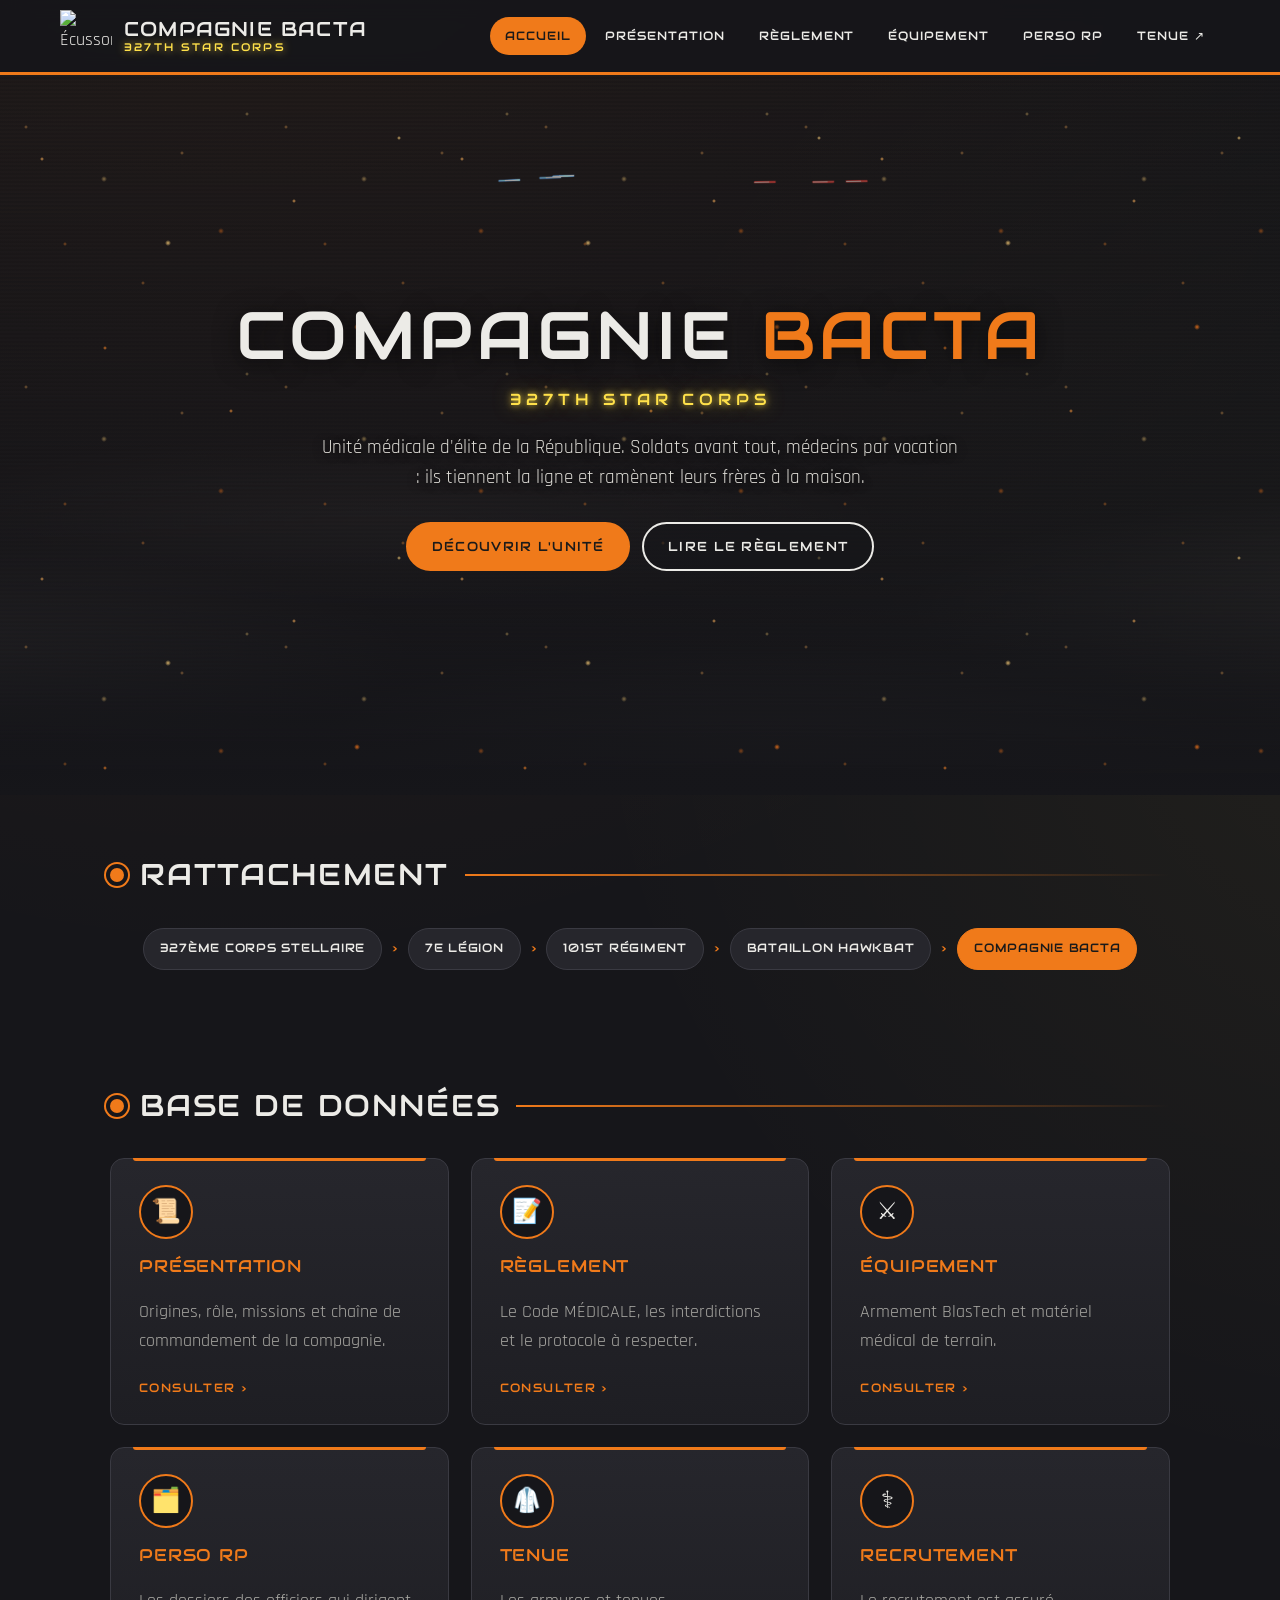
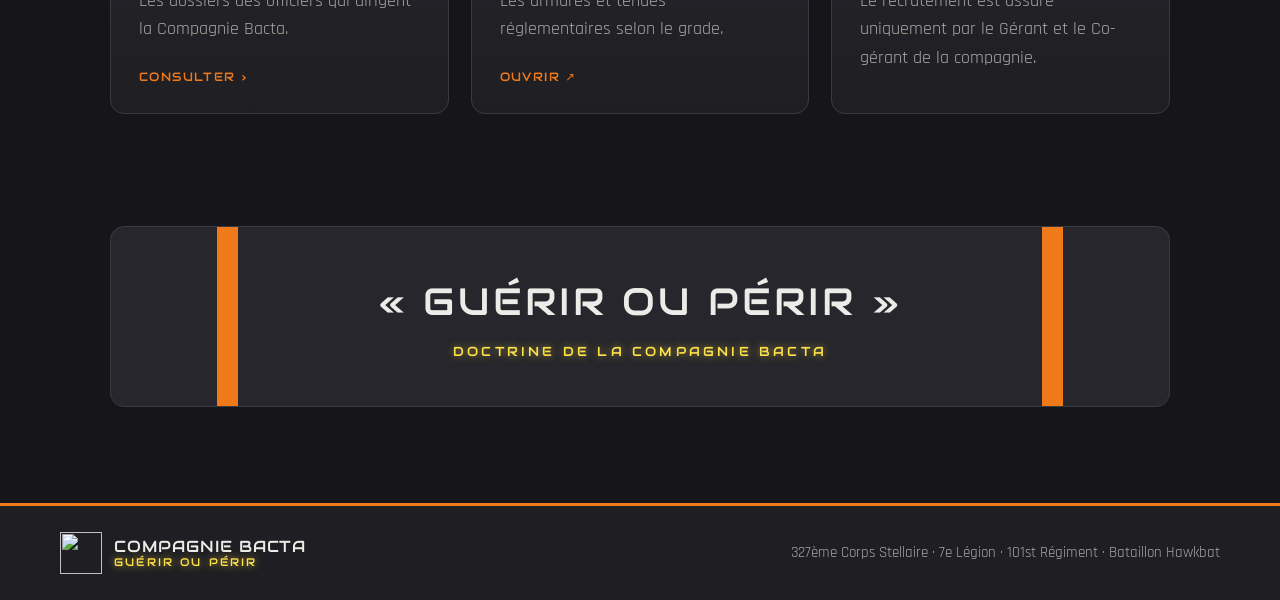
==== commit 0ab7fd60: "Add files via upload" ====
--- a/index.html
+++ b/index.html
@@ -1,91 +1,130 @@
-<!DOCTYPE html>
+<!doctype html>
 <html lang="fr">
 <head>
-  <meta charset="UTF-8">
-  <meta name="viewport" content="width=device-width, initial-scale=1.0">
-  <meta name="referrer" content="no-referrer">
-  <title>ARC 327th — Accueil</title>
-  <meta name="description" content="Site officiel des ARC Rogue du 327th Corps Stellaire.">
-  <link rel="icon" href="https://i.imgur.com/6qHUprK.png">
+  <meta charset="utf-8">
+  <meta name="viewport" content="width=device-width, initial-scale=1">
+  <title>Compagnie Bacta</title>
+  <meta name="description" content="Compagnie Bacta - unité médicale d'élite du 327ème Corps Stellaire.">
+  <meta name="theme-color" content="#16161a">
+  <link rel="icon" type="image/png" href="https://i.imgur.com/Xef8rkx.png">
   <link rel="preconnect" href="https://fonts.googleapis.com">
   <link rel="preconnect" href="https://fonts.gstatic.com" crossorigin>
-  <link href="https://fonts.googleapis.com/css2?family=Black+Ops+One&family=Orbitron:wght@400;700;900&family=Rajdhani:wght@400;500;600;700&display=swap" rel="stylesheet">
-  <link rel="stylesheet" href="css/style.css">
+  <link href="https://fonts.googleapis.com/css2?family=Audiowide&family=Rajdhani:wght@500;600;700&display=swap" rel="stylesheet">
+  <link rel="stylesheet" href="style.css">
 </head>
-<body class="home">
-  <div class="home-bg" aria-hidden="true">
-    <div class="home-bg-img"><canvas id="scene"></canvas></div>
-    <canvas id="fx"></canvas>
-  </div>
-  <nav class="nav">
-    <a class="nav-brand" href="index.html"><img src="https://i.imgur.com/6qHUprK.png" alt="Logo ARC Rogue"><span>ARC <b>327th</b></span></a>
-    <button class="nav-toggle" aria-label="Menu">&#9776;</button>
-    <ul class="nav-links">
-      <li><a href="index.html" class="active">Accueil</a></li>
-      <li><a href="presentation.html">Présentation</a></li>
-      <li><a href="equipement.html">Équipement</a></li>
-      <li><a href="flame.html">Perso RP</a></li>
-      <li><a href="https://lucasmasure.github.io/site-327th/tenues.html" target="_blank" rel="noopener">Tenues</a></li>
-    </ul>
-  </nav>
+<body>
+  <header class="site-header">
+    <div class="inner">
+      <a class="brand" href="index.html">
+        <img src="https://i.imgur.com/Xef8rkx.png" alt="Écusson de la Compagnie Bacta">
+        <span class="brand-text"><strong>Compagnie Bacta</strong><small>327TH STAR CORPS</small></span>
+      </a>
+      <button class="nav-toggle" aria-label="Ouvrir le menu" aria-expanded="false" aria-controls="menu"><span></span></button>
+      <ul class="nav" id="menu">
+        <li><a href="index.html" aria-current="page">Accueil</a></li>
+        <li><a href="presentation.html">Présentation</a></li>
+        <li><a href="reglement.html">Règlement</a></li>
+        <li><a href="equipement.html">Équipement</a></li>
+        <li><a href="persorp.html">Perso RP</a></li>
+        <li><a href="https://lucasmasure.github.io/site-327th/tenues.html" target="_blank" rel="noopener">Tenue ↗</a></li>
+      </ul>
+    </div>
+  </header>
 
   <main>
-    <section class="hero">
-      <div class="container">
-        <p class="eyebrow">327th Corps Stellaire</p>
-        <h1>ARC <b>327th</b></h1>
-        <p class="lead">Site officiel des ARC Rogue du 327th Corps Stellaire — l'élite de l'élite, au service de la République.</p>
-        <p class="motto">PARJAII AT REPUBLIC</p>
-        <a class="btn" href="presentation.html">Découvrir l'unité</a>
-        <a class="btn ghost" href="flame.html">Dossier 9418 Flame</a>
+    <section class="hero hero-anim">
+      <div class="hero-bg" style="background-image:url('https://i.imgur.com/VZz8nz1.png')"><canvas class="battle" aria-hidden="true"></canvas></div>
+      <div class="hero-fx smoke" aria-hidden="true"></div>
+      <div class="hero-fx embers" aria-hidden="true"></div>
+      <div class="hero-fx embers far" aria-hidden="true"></div>
+      <div class="hero-fx flash" aria-hidden="true"></div>
+      <div class="hero-content">
+        <h1>Compagnie <span class="accent">Bacta</span></h1>
+        <span class="neon">327TH STAR CORPS</span>
+        <p class="lead">Unité médicale d'élite de la République. Soldats avant tout, médecins par vocation : ils tiennent la ligne et ramènent leurs frères à la maison.</p>
+        <div class="btn-row">
+          <a class="btn" href="presentation.html">Découvrir l'unité</a>
+          <a class="btn ghost" href="reglement.html">Lire le règlement</a>
+        </div>
       </div>
     </section>
 
-    <section>
+    <section class="section">
       <div class="container">
-        <div class="section-head reveal">
-          <p class="eyebrow">Base de données</p>
-          <h2>Accès aux dossiers</h2>
-          <p>Toutes les informations sur les Commandos de Reconnaissance Avancée du 327th.</p>
-          <div class="divider"><svg viewBox="0 0 30 22"><path d="M2 20 L9 2 L15 12 L21 2 L28 20 L15 14 Z"/></svg></div>
+        <h2 class="section-title reveal">Rattachement</h2>
+        <ul class="chain reveal">
+          <li>327ème Corps Stellaire</li><li class="sep">›</li>
+          <li>7e Légion</li><li class="sep">›</li>
+          <li>101st Régiment</li><li class="sep">›</li>
+          <li>Bataillon Hawkbat</li><li class="sep">›</li>
+          <li class="current">Compagnie Bacta</li>
+        </ul>
+      </div>
+    </section>
+
+    <section class="section">
+      <div class="container">
+        <h2 class="section-title reveal">Base de données</h2>
+        <div class="grid grid-3">
+          <a class="panel card-link reveal" href="presentation.html">
+            <span class="icon">📜</span>
+            <h3>Présentation</h3>
+            <p>Origines, rôle, missions et chaîne de commandement de la compagnie.</p>
+            <span class="more">Consulter ›</span>
+          </a>
+          <a class="panel card-link reveal" href="reglement.html">
+            <span class="icon">📝</span>
+            <h3>Règlement</h3>
+            <p>Le Code MÉDICALE, les interdictions et le protocole à respecter.</p>
+            <span class="more">Consulter ›</span>
+          </a>
+          <a class="panel card-link reveal" href="equipement.html">
+            <span class="icon">⚔️</span>
+            <h3>Équipement</h3>
+            <p>Armement BlasTech et matériel médical de terrain.</p>
+            <span class="more">Consulter ›</span>
+          </a>
+          <a class="panel card-link reveal" href="persorp.html">
+            <span class="icon">🗂️</span>
+            <h3>Perso RP</h3>
+            <p>Les dossiers des officiers qui dirigent la Compagnie Bacta.</p>
+            <span class="more">Consulter ›</span>
+          </a>
+          <a class="panel card-link reveal" href="https://lucasmasure.github.io/site-327th/tenues.html" target="_blank" rel="noopener">
+            <span class="icon">🥼</span>
+            <h3>Tenue</h3>
+            <p>Les armures et tenues réglementaires selon le grade.</p>
+            <span class="more">Ouvrir ↗</span>
+          </a>
+          <div class="panel card-link reveal">
+            <span class="icon">⚕️</span>
+            <h3>Recrutement</h3>
+            <p>Le recrutement est assuré uniquement par le Gérant et le Co-gérant de la compagnie.</p>
+          </div>
         </div>
-        <div class="grid grid-3">
-          <a class="card reveal" href="presentation.html">
-            <span class="num">// 01</span>
-            <h3>Présentation</h3>
-            <p>Qui sont les ARC Rogue, leur rôle au sein du 327th et les conditions pour rejoindre leurs rangs.</p>
-            <span class="go">Accéder &rarr;</span>
-          </a>
-          <a class="card reveal" href="equipement.html">
-            <span class="num">// 02</span>
-            <h3>Équipement</h3>
-            <p>Armes lourdes, fusils de précision, explosifs et jetpacks : l'arsenal complet des ARC Rogue.</p>
-            <span class="go">Accéder &rarr;</span>
-          </a>
-          <a class="card reveal" href="flame.html">
-            <span class="num">// 03</span>
-            <h3>Perso RP</h3>
-            <p>Dossier personnel de l'ARC Rogue 9418 « Flame » : son histoire, son parcours, ses faits d'armes.</p>
-            <span class="go">Accéder &rarr;</span>
-          </a>
-          <a class="card reveal" href="https://lucasmasure.github.io/site-327th/tenues.html" target="_blank" rel="noopener">
-            <span class="num">// 04</span>
-            <h3>Tenues</h3>
-            <p>Les armures et tenues réglementaires du 327th Corps Stellaire.</p>
-            <span class="go">Accéder &nearr;</span>
-          </a>
+      </div>
+    </section>
+
+    <section class="section">
+      <div class="container">
+        <div class="motto reveal">
+          <q>Guérir ou périr</q>
+          <p>DOCTRINE DE LA COMPAGNIE BACTA</p>
         </div>
       </div>
     </section>
   </main>
 
-  <footer>
-    <div class="container">
-      <img src="https://i.imgur.com/6qHUprK.png" alt="">
-      <span class="motto">PARJAII AT REPUBLIC</span>
-      <p>ARC 327th — ARC Rogue du 327th Corps Stellaire</p>
+  <footer class="site-footer">
+    <div class="inner">
+      <a class="brand" href="index.html">
+        <img src="https://i.imgur.com/Xef8rkx.png" alt="">
+        <span class="brand-text"><strong>Compagnie Bacta</strong><small>GUÉRIR OU PÉRIR</small></span>
+      </a>
+      <span>327ème Corps Stellaire · 7e Légion · 101st Régiment · Bataillon Hawkbat</span>
     </div>
   </footer>
-  <script src="js/main.js"></script>
+
+  <script src="script.js"></script>
 </body>
-</html>
+</html>
--- a/style.css
+++ b/style.css
@@ -0,0 +1,828 @@
+/* ==========================================================
+   Compagnie Bacta - 327th Star Corps
+   Palette tirée de l'écusson : anthracite, orange, jaune néon
+   ========================================================== */
+
+:root {
+  --bg: #16161a;
+  --bg-2: #1e1e23;
+  --panel: #26262c;
+  --panel-2: #2e2e35;
+  --line: #3a3a42;
+  --orange: #f07a1a;
+  --neon: #ffe14a;
+  --text: #ecebe7;
+  --muted: #a9a8a3;
+  --danger: #ff5a4a;
+  --radius: 14px;
+  --font-title: "Audiowide", system-ui, sans-serif;
+  --font-body: "Rajdhani", system-ui, sans-serif;
+}
+
+* { box-sizing: border-box; }
+html { scroll-behavior: smooth; }
+
+body {
+  margin: 0;
+  background:
+    radial-gradient(circle at 20% -10%, rgba(240, 122, 26, .10), transparent 45%),
+    radial-gradient(circle at 110% 30%, rgba(255, 225, 74, .05), transparent 40%),
+    var(--bg);
+  color: var(--text);
+  font-family: var(--font-body);
+  font-size: 1.12rem;
+  line-height: 1.6;
+  min-height: 100vh;
+  display: flex;
+  flex-direction: column;
+}
+
+/* ---------- Curseur aux couleurs de la compagnie ---------- */
+
+html {
+  cursor: url("data:image/svg+xml,%3Csvg xmlns='http://www.w3.org/2000/svg' width='32' height='32' viewBox='0 0 32 32'%3E%3Cpath d='M3 3 L3 25 L9 19.5 L13 28 L17 26 L13 17.5 L21 17.5 Z' fill='%2316161a' stroke='%23f07a1a' stroke-width='2' stroke-linejoin='miter'/%3E%3Cpath d='M6 9 L6 18' stroke='%23ffe14a' stroke-width='1.5'/%3E%3C/svg%3E") 3 3, auto;
+}
+
+a, button, [role="button"], label, summary, .filters button, .nav-toggle {
+  cursor: url("data:image/svg+xml,%3Csvg xmlns='http://www.w3.org/2000/svg' width='32' height='32' viewBox='0 0 32 32'%3E%3Ccircle cx='16' cy='16' r='9' fill='none' stroke='%2316161a' stroke-width='4'/%3E%3Ccircle cx='16' cy='16' r='9' fill='none' stroke='%23f07a1a' stroke-width='2'/%3E%3Cpath d='M16 1 V8 M16 24 V31 M1 16 H8 M24 16 H31' stroke='%2316161a' stroke-width='4'/%3E%3Cpath d='M16 2 V8 M16 24 V30 M2 16 H8 M24 16 H30' stroke='%23f07a1a' stroke-width='2'/%3E%3Ccircle cx='16' cy='16' r='2.5' fill='%23ffe14a' stroke='%2316161a' stroke-width='1'/%3E%3C/svg%3E") 16 16, pointer;
+}
+
+input, textarea, [contenteditable] { cursor: text; }
+
+img { max-width: 100%; display: block; }
+a { color: var(--orange); }
+
+/* ---------- Header / navigation ---------- */
+
+.site-header {
+  position: sticky;
+  top: 0;
+  z-index: 50;
+  background: rgba(22, 22, 26, .9);
+  backdrop-filter: blur(10px);
+  border-bottom: 3px solid var(--orange);
+}
+
+.site-header .inner {
+  max-width: 1200px;
+  margin: 0 auto;
+  padding: 10px 20px;
+  display: flex;
+  align-items: center;
+  justify-content: space-between;
+  gap: 16px;
+}
+
+.brand {
+  display: flex;
+  align-items: center;
+  gap: 12px;
+  text-decoration: none;
+  color: var(--text);
+}
+
+.brand img { width: 52px; height: 52px; transition: transform .5s ease; }
+.brand:hover img { transform: rotate(-12deg) scale(1.05); }
+
+.brand-text { display: flex; flex-direction: column; line-height: 1.15; }
+
+.brand-text strong {
+  font-family: var(--font-title);
+  font-weight: 400;
+  font-size: 1.25rem;
+  letter-spacing: .06em;
+  text-transform: uppercase;
+}
+
+.brand-text small {
+  font-family: var(--font-title);
+  font-size: .68rem;
+  letter-spacing: .2em;
+  color: var(--neon);
+  text-shadow: 0 0 8px rgba(255, 225, 74, .7);
+}
+
+.nav { display: flex; gap: 4px; list-style: none; margin: 0; padding: 0; }
+
+.nav a {
+  display: block;
+  padding: 8px 14px;
+  font-family: var(--font-title);
+  font-size: .76rem;
+  letter-spacing: .08em;
+  text-transform: uppercase;
+  color: var(--text);
+  text-decoration: none;
+  border-radius: 999px;
+  border: 1px solid transparent;
+  transition: background .2s, border-color .2s, color .2s;
+}
+
+.nav a:hover { border-color: var(--orange); color: var(--orange); }
+.nav a[aria-current="page"] { background: var(--orange); color: #1a1a1a; }
+
+.nav-toggle {
+  display: none;
+  background: none;
+  border: 2px solid var(--orange);
+  border-radius: 10px;
+  width: 46px;
+  height: 42px;
+  padding: 0;
+}
+
+.nav-toggle span,
+.nav-toggle span::before,
+.nav-toggle span::after {
+  display: block;
+  width: 22px;
+  height: 2px;
+  background: var(--orange);
+  margin: 0 auto;
+  position: relative;
+  transition: transform .25s, background .25s;
+}
+
+.nav-toggle span::before,
+.nav-toggle span::after { content: ""; position: absolute; left: 0; }
+.nav-toggle span::before { top: -7px; }
+.nav-toggle span::after { top: 7px; }
+
+/* ---------- Hero ---------- */
+
+.hero {
+  position: relative;
+  min-height: 80vh;
+  display: grid;
+  place-items: center;
+  text-align: center;
+  overflow: hidden;
+  isolation: isolate;
+}
+
+.hero.small { min-height: 44vh; }
+
+.hero-bg {
+  position: absolute;
+  inset: 0;
+  background-size: cover;
+  background-position: center 30%;
+  z-index: -2;
+  animation: slowzoom 24s ease-in-out infinite alternate;
+}
+
+.hero::after {
+  content: "";
+  position: absolute;
+  inset: 0;
+  z-index: -1;
+  background:
+    linear-gradient(180deg, rgba(22, 22, 26, .35) 0%, rgba(22, 22, 26, .6) 60%, var(--bg) 100%),
+    repeating-linear-gradient(0deg, rgba(0, 0, 0, .12) 0 2px, transparent 2px 4px);
+}
+
+@keyframes slowzoom { from { transform: scale(1.02); } to { transform: scale(1.12); } }
+
+.hero-content { padding: 40px 20px; max-width: 900px; }
+
+
+
+.hero h1 {
+  font-family: var(--font-title);
+  font-weight: 400;
+  font-size: clamp(2rem, 6vw, 4.2rem);
+  letter-spacing: .06em;
+  text-transform: uppercase;
+  margin: 0;
+  line-height: 1.1;
+  text-shadow: 0 4px 24px rgba(0, 0, 0, .7);
+}
+
+.hero h1 .accent { color: var(--orange); }
+
+.neon {
+  display: inline-block;
+  margin-top: 14px;
+  font-family: var(--font-title);
+  letter-spacing: .3em;
+  font-size: clamp(.8rem, 1.8vw, 1rem);
+  color: var(--neon);
+  text-shadow: 0 0 6px rgba(255, 225, 74, .9), 0 0 18px rgba(255, 225, 74, .5);
+}
+
+.hero .lead {
+  margin: 18px auto 0;
+  max-width: 640px;
+  font-size: 1.2rem;
+  color: #dddbd5;
+  text-shadow: 0 2px 10px rgba(0, 0, 0, .8);
+}
+
+.btn-row { margin-top: 28px; display: flex; gap: 12px; justify-content: center; flex-wrap: wrap; }
+
+.btn {
+  display: inline-flex;
+  align-items: center;
+  gap: 8px;
+  padding: 12px 24px;
+  font-family: var(--font-title);
+  font-size: .82rem;
+  letter-spacing: .1em;
+  text-transform: uppercase;
+  text-decoration: none;
+  color: #1a1a1a;
+  background: var(--orange);
+  border: 2px solid var(--orange);
+  border-radius: 999px;
+  transition: transform .15s, box-shadow .2s, color .2s, border-color .2s;
+}
+
+.btn:hover { transform: translateY(-2px); box-shadow: 0 8px 24px rgba(240, 122, 26, .35); }
+.btn.ghost { background: rgba(22, 22, 26, .6); color: var(--text); border-color: var(--text); }
+.btn.ghost:hover { border-color: var(--orange); color: var(--orange); box-shadow: none; }
+
+/* ---------- Accueil : arrière-plan animé ---------- */
+
+.hero-content { position: relative; z-index: 1; }
+
+.hero-anim .hero-bg {
+  background-position: center 35%;
+  animation: kenburns 32s ease-in-out infinite alternate;
+}
+
+@keyframes kenburns {
+  0%   { transform: scale(1.05) translate(0, 0); }
+  50%  { transform: scale(1.14) translate(-1.5%, -1%); }
+  100% { transform: scale(1.1) translate(1.5%, -2%); }
+}
+
+.hero-fx {
+  position: absolute;
+  inset: 0;
+  pointer-events: none;
+}
+
+/* Fumée qui dérive entre les ruines */
+.hero-anim .smoke {
+  z-index: -1;
+  inset: -10% -50%;
+  background:
+    radial-gradient(ellipse 30% 18% at 20% 75%, rgba(200, 190, 175, .22), transparent 70%),
+    radial-gradient(ellipse 25% 15% at 55% 85%, rgba(180, 170, 160, .18), transparent 70%),
+    radial-gradient(ellipse 35% 20% at 85% 70%, rgba(210, 200, 185, .2), transparent 70%),
+    radial-gradient(ellipse 28% 14% at 40% 60%, rgba(160, 150, 140, .12), transparent 70%);
+  filter: blur(6px);
+  animation: drift 40s linear infinite alternate;
+}
+
+@keyframes drift {
+  from { transform: translateX(-12%); }
+  to   { transform: translateX(12%); }
+}
+
+/* Braises qui s'élèvent */
+.hero-anim .embers {
+  z-index: 0;
+  inset: 0;
+  background-image:
+    radial-gradient(2px 2px at 10% 20%, #ffb35c, transparent),
+    radial-gradient(2px 2px at 25% 65%, #ff8a2a, transparent),
+    radial-gradient(3px 3px at 40% 40%, #ffd27a, transparent),
+    radial-gradient(2px 2px at 55% 80%, #ff9a3c, transparent),
+    radial-gradient(2px 2px at 70% 30%, #ffb35c, transparent),
+    radial-gradient(3px 3px at 85% 60%, #ff7a1a, transparent),
+    radial-gradient(2px 2px at 95% 15%, #ffd27a, transparent);
+  background-size: 420px 420px;
+  opacity: .8;
+  animation: rise 14s linear infinite, flicker 3s ease-in-out infinite alternate;
+}
+
+.hero-anim .embers.far {
+  background-size: 260px 260px;
+  opacity: .45;
+  filter: blur(.6px);
+  animation: rise-far 22s linear infinite, flicker 4s ease-in-out infinite alternate-reverse;
+}
+
+@keyframes rise {
+  from { background-position: 0 0; }
+  to   { background-position: 120px -840px; }
+}
+
+@keyframes rise-far {
+  from { background-position: 0 0; }
+  to   { background-position: -80px -520px; }
+}
+
+@keyframes flicker {
+  from { filter: brightness(.8); }
+  to   { filter: brightness(1.4); }
+}
+
+/* Éclairs lointains dans le ciel orageux */
+.hero-anim .flash {
+  z-index: -1;
+  background: radial-gradient(ellipse 60% 35% at 50% 0%, rgba(255, 240, 220, .55), transparent 70%);
+  mix-blend-mode: screen;
+  opacity: 0;
+  animation: lightning 11s linear infinite;
+}
+
+@keyframes lightning {
+  0%, 86%, 100% { opacity: 0; }
+  87%  { opacity: .9; }
+  88%  { opacity: .1; }
+  89%  { opacity: .7; }
+  91%  { opacity: 0; }
+}
+
+/* ---------- Layout ---------- */
+
+main { flex: 1; }
+.container { max-width: 1100px; margin: 0 auto; padding: 0 20px; }
+.section { padding: 56px 0; }
+
+.section-title {
+  display: flex;
+  align-items: center;
+  gap: 16px;
+  font-family: var(--font-title);
+  font-weight: 400;
+  font-size: clamp(1.25rem, 3vw, 1.9rem);
+  letter-spacing: .06em;
+  text-transform: uppercase;
+  margin: 0 0 28px;
+}
+
+.section-title::before {
+  content: "";
+  flex: none;
+  width: 14px;
+  height: 14px;
+  border-radius: 50%;
+  background: var(--orange);
+  box-shadow: 0 0 0 4px var(--bg), 0 0 0 6px var(--orange);
+}
+
+.section-title::after {
+  content: "";
+  flex: 1;
+  height: 2px;
+  background: linear-gradient(90deg, var(--orange), transparent);
+}
+
+/* Panneau inspiré des bandeaux de l'écusson */
+.panel {
+  position: relative;
+  background: linear-gradient(180deg, var(--panel), var(--bg-2));
+  border: 1px solid var(--line);
+  border-radius: var(--radius);
+  padding: 26px 28px;
+}
+
+.panel::before {
+  content: "";
+  position: absolute;
+  left: 22px;
+  right: 22px;
+  top: -1px;
+  height: 3px;
+  border-radius: 0 0 4px 4px;
+  background: var(--orange);
+}
+
+.panel h3 {
+  font-family: var(--font-title);
+  font-weight: 400;
+  letter-spacing: .05em;
+  text-transform: uppercase;
+  font-size: 1.05rem;
+  margin: 0 0 12px;
+  color: var(--orange);
+}
+
+.panel p { margin: 0 0 10px; }
+.panel p:last-child { margin-bottom: 0; }
+
+.grid { display: grid; gap: 22px; }
+.grid-2 { grid-template-columns: repeat(auto-fit, minmax(min(100%, 300px), 1fr)); }
+.grid-3 { grid-template-columns: repeat(auto-fit, minmax(min(100%, 260px), 1fr)); }
+.stack > * + * { margin-top: 22px; }
+.stack > .chain { margin: 40px 0; }
+
+/* ---------- Chaîne d'unités ---------- */
+
+.chain {
+  display: flex;
+  flex-wrap: wrap;
+  align-items: center;
+  justify-content: center;
+  gap: 10px;
+  list-style: none;
+  margin: 0;
+  padding: 0;
+}
+
+.chain li {
+  font-family: var(--font-title);
+  font-size: .78rem;
+  letter-spacing: .06em;
+  text-transform: uppercase;
+  padding: 10px 16px;
+  border: 1px solid var(--line);
+  border-radius: 999px;
+  background: var(--panel);
+}
+
+.chain li.current { background: var(--orange); color: #1a1a1a; border-color: var(--orange); }
+.chain li.sep { border: none; background: none; padding: 0; color: var(--orange); }
+
+/* ---------- Cartes de navigation ---------- */
+
+.card-link {
+  display: flex;
+  flex-direction: column;
+  gap: 6px;
+  text-decoration: none;
+  color: var(--text);
+  transition: transform .2s, border-color .2s;
+}
+
+.card-link:hover { transform: translateY(-4px); border-color: var(--orange); }
+
+.card-link .icon {
+  width: 54px;
+  height: 54px;
+  display: grid;
+  place-items: center;
+  font-size: 1.5rem;
+  border-radius: 50%;
+  background: var(--bg);
+  border: 2px solid var(--orange);
+  margin-bottom: 8px;
+}
+
+.card-link p { color: var(--muted); }
+
+.card-link .more {
+  margin-top: auto;
+  padding-top: 8px;
+  font-family: var(--font-title);
+  font-size: .72rem;
+  letter-spacing: .12em;
+  text-transform: uppercase;
+  color: var(--orange);
+}
+
+/* ---------- Devise ---------- */
+
+.motto {
+  text-align: center;
+  padding: 44px 24px;
+  border-radius: var(--radius);
+  background:
+    linear-gradient(90deg, transparent 0 10%, var(--orange) 10% 12%, transparent 12% 88%, var(--orange) 88% 90%, transparent 90%),
+    var(--panel);
+  border: 1px solid var(--line);
+}
+
+.motto q {
+  font-family: var(--font-title);
+  font-size: clamp(1.4rem, 4vw, 2.4rem);
+  letter-spacing: .08em;
+  text-transform: uppercase;
+  quotes: "\00AB\00A0" "\00A0\00BB";
+}
+
+.motto p {
+  margin: 10px 0 0;
+  color: var(--neon);
+  font-family: var(--font-title);
+  letter-spacing: .25em;
+  font-size: .8rem;
+  text-shadow: 0 0 8px rgba(255, 225, 74, .6);
+}
+
+/* ---------- Listes ---------- */
+
+.list { list-style: none; padding: 0; margin: 0; }
+
+.list li {
+  position: relative;
+  padding: 10px 0 10px 30px;
+  border-bottom: 1px dashed var(--line);
+}
+
+.list li:last-child { border-bottom: none; }
+
+.list li::before {
+  content: "";
+  position: absolute;
+  left: 4px;
+  top: 19px;
+  width: 10px;
+  height: 10px;
+  border-radius: 2px;
+  transform: rotate(45deg);
+  background: var(--orange);
+}
+
+.list.danger li::before { background: var(--danger); }
+.list strong { color: #fff; }
+
+/* ---------- Code MÉDICALE ---------- */
+
+.acronym {
+  display: grid;
+  grid-template-columns: repeat(auto-fit, minmax(min(100%, 180px), 1fr));
+  gap: 16px;
+}
+
+.acronym div {
+  background: var(--panel);
+  border: 1px solid var(--line);
+  border-radius: var(--radius);
+  padding: 22px 18px;
+  text-align: center;
+}
+
+.acronym b {
+  display: grid;
+  place-items: center;
+  width: 58px;
+  height: 58px;
+  margin: 0 auto 12px;
+  border-radius: 50%;
+  font-family: var(--font-title);
+  font-size: 1.6rem;
+  font-weight: 400;
+  color: #1a1a1a;
+  background: var(--orange);
+  box-shadow: 0 0 0 4px var(--panel), 0 0 0 6px var(--orange);
+}
+
+.acronym h4 {
+  font-family: var(--font-title);
+  font-weight: 400;
+  margin: 0 0 6px;
+  letter-spacing: .05em;
+  text-transform: uppercase;
+}
+
+.acronym p { margin: 0; color: var(--muted); font-size: 1rem; }
+
+/* ---------- Alertes ---------- */
+
+.alert {
+  display: flex;
+  gap: 14px;
+  align-items: flex-start;
+  padding: 16px 20px;
+  border-radius: var(--radius);
+  background: rgba(255, 90, 74, .08);
+  border: 1px solid rgba(255, 90, 74, .45);
+}
+
+.alert.code-vert { background: rgba(80, 220, 120, .07); border-color: rgba(80, 220, 120, .45); }
+
+.alert .tag {
+  flex: none;
+  margin-top: 3px;
+  font-family: var(--font-title);
+  font-size: .68rem;
+  letter-spacing: .1em;
+  padding: 4px 10px;
+  border-radius: 999px;
+  background: var(--danger);
+  color: #1a1a1a;
+}
+
+.alert.code-vert .tag { background: #50dc78; }
+
+/* ---------- Personnages ---------- */
+
+.dossier {
+  display: grid;
+  grid-template-columns: 280px 1fr;
+  gap: 32px;
+  align-items: start;
+}
+
+.portrait {
+  position: relative;
+  padding: 6px;
+  border-radius: var(--radius);
+  background: linear-gradient(160deg, var(--orange), var(--panel-2) 40%, var(--panel-2) 60%, var(--orange));
+}
+
+.portrait img {
+  width: 100%;
+  height: auto;
+  aspect-ratio: 1120 / 1760;
+  object-fit: cover;
+  border-radius: calc(var(--radius) - 6px);
+  background: var(--bg);
+}
+.matricule {
+  display: inline-block;
+  font-family: var(--font-title);
+  font-size: .78rem;
+  letter-spacing: .18em;
+  color: var(--neon);
+  text-shadow: 0 0 8px rgba(255, 225, 74, .6);
+}
+
+.dossier h2 {
+  font-family: var(--font-title);
+  font-weight: 400;
+  font-size: clamp(1.8rem, 4vw, 2.6rem);
+  letter-spacing: .06em;
+  text-transform: uppercase;
+  margin: 2px 0 8px;
+}
+
+.role {
+  display: inline-block;
+  padding: 4px 14px;
+  border-radius: 999px;
+  background: var(--orange);
+  color: #1a1a1a;
+  font-weight: 700;
+}
+
+.dossier h3 {
+  font-family: var(--font-title);
+  font-weight: 400;
+  font-size: .88rem;
+  letter-spacing: .12em;
+  text-transform: uppercase;
+  color: var(--orange);
+  margin: 22px 0 6px;
+}
+
+.dossier p { margin: 0; }
+
+/* ---------- Équipement ---------- */
+
+.filters { display: flex; flex-wrap: wrap; gap: 8px; margin-bottom: 26px; }
+
+.filters button {
+  font-family: var(--font-title);
+  font-size: .74rem;
+  letter-spacing: .08em;
+  text-transform: uppercase;
+  padding: 8px 16px;
+  border-radius: 999px;
+  border: 1px solid var(--line);
+  background: var(--panel);
+  color: var(--text);
+}
+
+.filters button:hover { border-color: var(--orange); }
+.filters button[aria-pressed="true"] { background: var(--orange); border-color: var(--orange); color: #1a1a1a; }
+
+.gear { display: flex; flex-direction: column; padding: 0; overflow: hidden; }
+.gear[hidden] { display: none; }
+
+.gear figure {
+  margin: 0;
+  aspect-ratio: 4 / 3;
+  padding: 18px;
+  /* Fond clair : les images ont un fond transparent et certaines armes sont noires */
+  background: radial-gradient(ellipse at 50% 45%, #f3eee6 0%, #d6cfc3 55%, #a59d92 100%);
+  border-bottom: 3px solid var(--orange);
+  overflow: hidden;
+}
+
+.gear figure img {
+  width: 100%;
+  height: 100%;
+  object-fit: contain;
+  filter: drop-shadow(0 8px 10px rgba(0, 0, 0, .35));
+  transition: transform .4s;
+}
+
+.gear:hover figure img { transform: scale(1.06); }
+/* Image avec beaucoup de marge transparente autour de l'arme */
+.gear figure img.tight { scale: 1.6; }
+.gear .body { padding: 20px 22px 24px; }
+
+.gear .cat {
+  font-family: var(--font-title);
+  font-size: .66rem;
+  letter-spacing: .16em;
+  text-transform: uppercase;
+  color: var(--muted);
+}
+
+.gear h3 { margin-top: 4px; }
+
+.warn {
+  display: inline-block;
+  margin-top: 12px;
+  padding: 4px 12px;
+  border-radius: 8px;
+  font-size: .95rem;
+  font-weight: 700;
+  color: var(--danger);
+  background: rgba(255, 90, 74, .1);
+  border: 1px solid rgba(255, 90, 74, .4);
+}
+
+.note { margin-top: 22px; color: var(--muted); font-style: italic; }
+
+/* ---------- Footer ---------- */
+
+.site-footer { margin-top: 40px; border-top: 3px solid var(--orange); background: var(--bg-2); }
+
+.site-footer .inner {
+  max-width: 1200px;
+  margin: 0 auto;
+  padding: 26px 20px;
+  display: flex;
+  align-items: center;
+  justify-content: space-between;
+  gap: 16px;
+  flex-wrap: wrap;
+  color: var(--muted);
+  font-size: .95rem;
+}
+
+.site-footer .brand img { width: 42px; height: 42px; }
+.site-footer .brand-text strong { font-size: 1rem; }
+
+/* ---------- Apparition au défilement ---------- */
+
+.js .reveal { opacity: 0; transform: translateY(18px); transition: opacity .6s ease, transform .6s ease; }
+.js .reveal.visible { opacity: 1; transform: none; }
+
+@media (prefers-reduced-motion: reduce) {
+  *, *::before, *::after { animation: none !important; transition: none !important; }
+  .js .reveal { opacity: 1; transform: none; }
+}
+
+/* ---------- Responsive ---------- */
+
+@media (max-width: 900px) {
+  .nav-toggle { display: block; }
+
+  .nav {
+    position: absolute;
+    top: 100%;
+    left: 0;
+    right: 0;
+    flex-direction: column;
+    gap: 2px;
+    padding: 10px 16px 16px;
+    background: var(--bg);
+    border-bottom: 3px solid var(--orange);
+    display: none;
+  }
+
+  .nav.open { display: flex; }
+  .nav a { padding: 14px 12px; border-radius: 10px; font-size: .85rem; }
+
+  .nav-toggle[aria-expanded="true"] span { background: transparent; }
+  .nav-toggle[aria-expanded="true"] span::before { transform: translateY(7px) rotate(45deg); }
+  .nav-toggle[aria-expanded="true"] span::after { transform: translateY(-7px) rotate(-45deg); }
+}
+
+@media (max-width: 680px) {
+  body { font-size: 1.05rem; }
+  .section { padding: 40px 0; }
+  .container { padding: 0 16px; }
+  .site-header .inner { padding: 8px 16px; }
+  .panel { padding: 22px 18px; }
+  .dossier { grid-template-columns: 1fr; gap: 20px; }
+  .portrait { width: min(100%, 300px); margin: 0 auto; }
+  .dossier .head { text-align: center; }
+  .brand-text small { display: none; }
+  .motto { background: var(--panel); }
+  .site-footer .inner { justify-content: center; text-align: center; }
+}
+/* Échanges de tirs de blasters dans les bâtiments du fond (dessinés par script.js) */
+.hero-bg .battle,
+.hero-bg .skyline,
+.hero-bg .squad {
+  position: absolute;
+  inset: 0;
+  width: 100%;
+  height: 100%;
+}
+
+/* Pages intérieures : ciel d'orage, la ville en ruine est dessinée par script.js */
+.hero-bg.scene {
+  background:
+    radial-gradient(ellipse 80% 35% at 50% 72%, rgba(255, 130, 40, .45), transparent 70%),
+    radial-gradient(ellipse 40% 22% at 20% 18%, rgba(190, 175, 160, .35), transparent 70%),
+    radial-gradient(ellipse 45% 25% at 78% 12%, rgba(180, 165, 150, .32), transparent 70%),
+    radial-gradient(ellipse 35% 18% at 55% 35%, rgba(160, 145, 130, .28), transparent 70%),
+    linear-gradient(180deg, #3e3834 0%, #5c4b3d 50%, #7a4b28 72%, #16161a 100%);
+}
+
+/* Voile plus léger sur les bannières des pages intérieures pour laisser voir la ville */
+.hero.small.hero-anim::after {
+  background:
+    linear-gradient(180deg, rgba(22, 22, 26, .15) 0%, rgba(22, 22, 26, .35) 60%, var(--bg) 100%),
+    repeating-linear-gradient(0deg, rgba(0, 0, 0, .12) 0 2px, transparent 2px 4px);
+}
